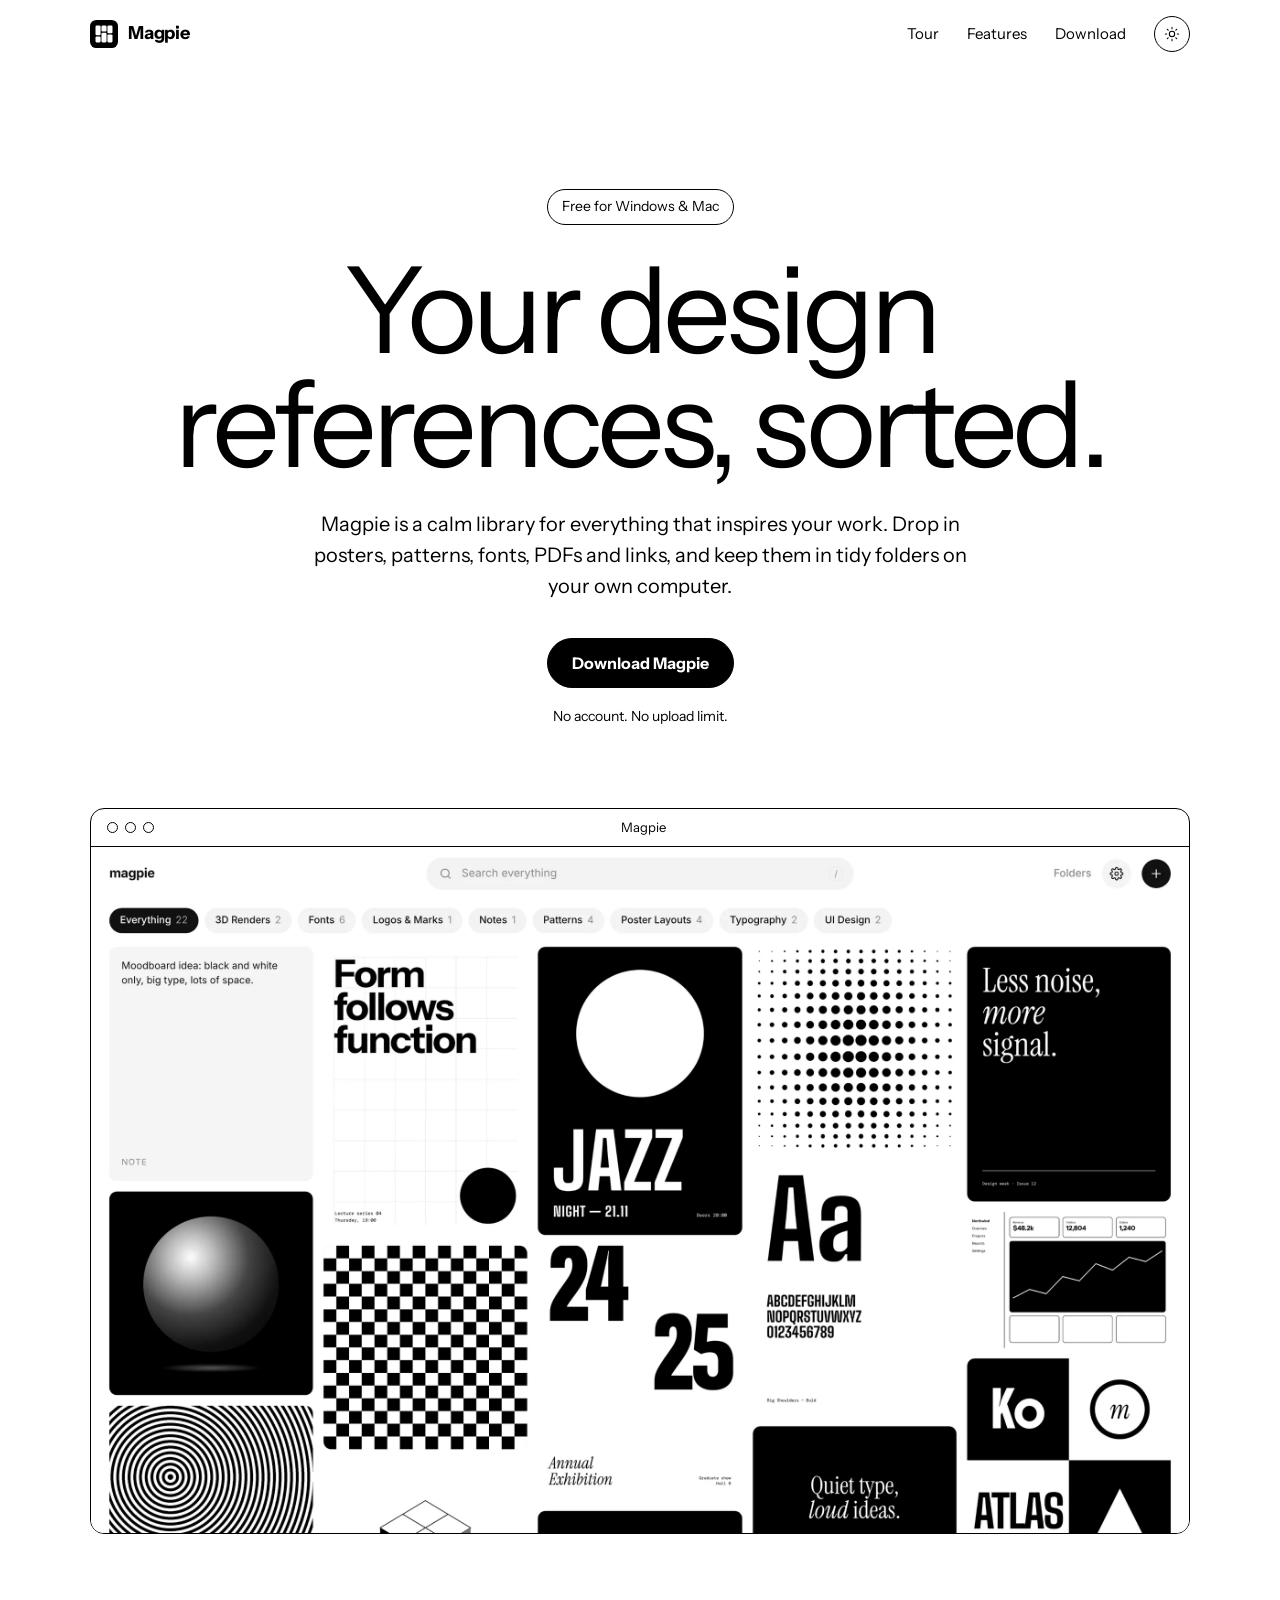
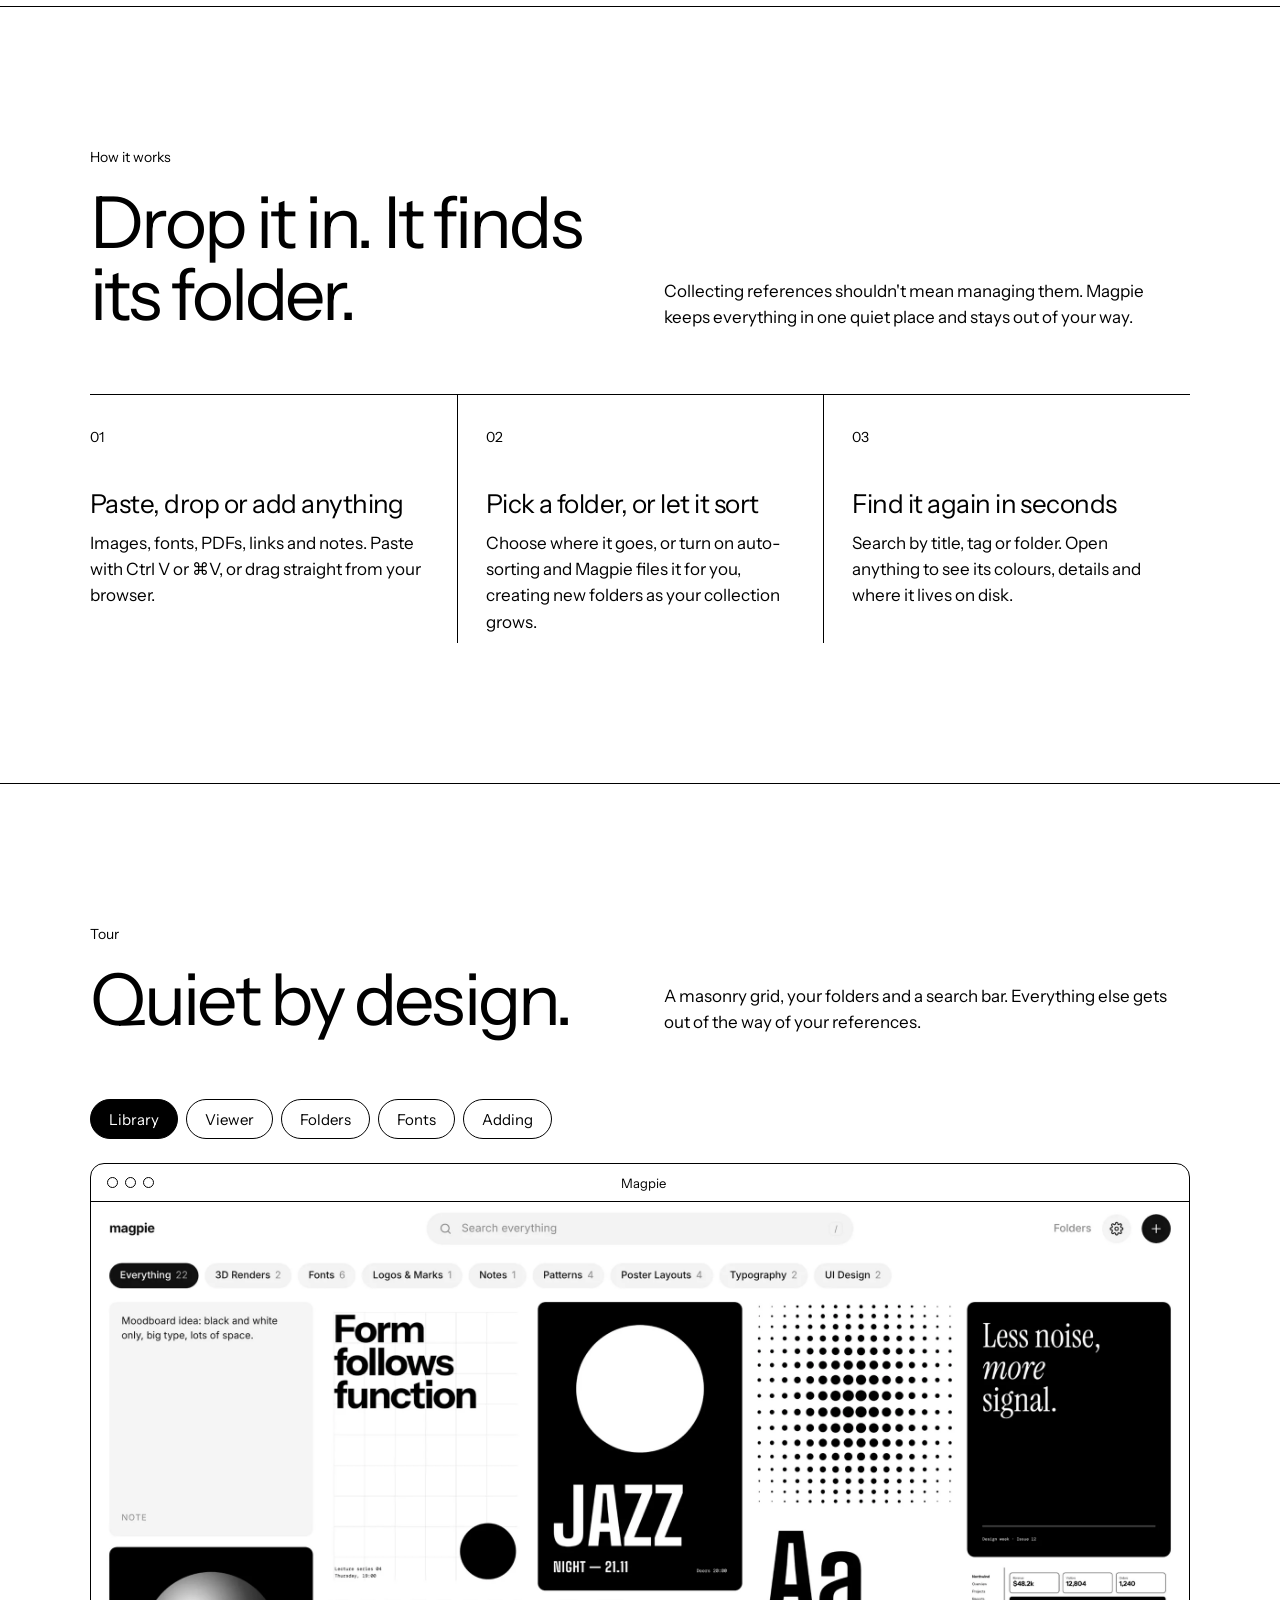
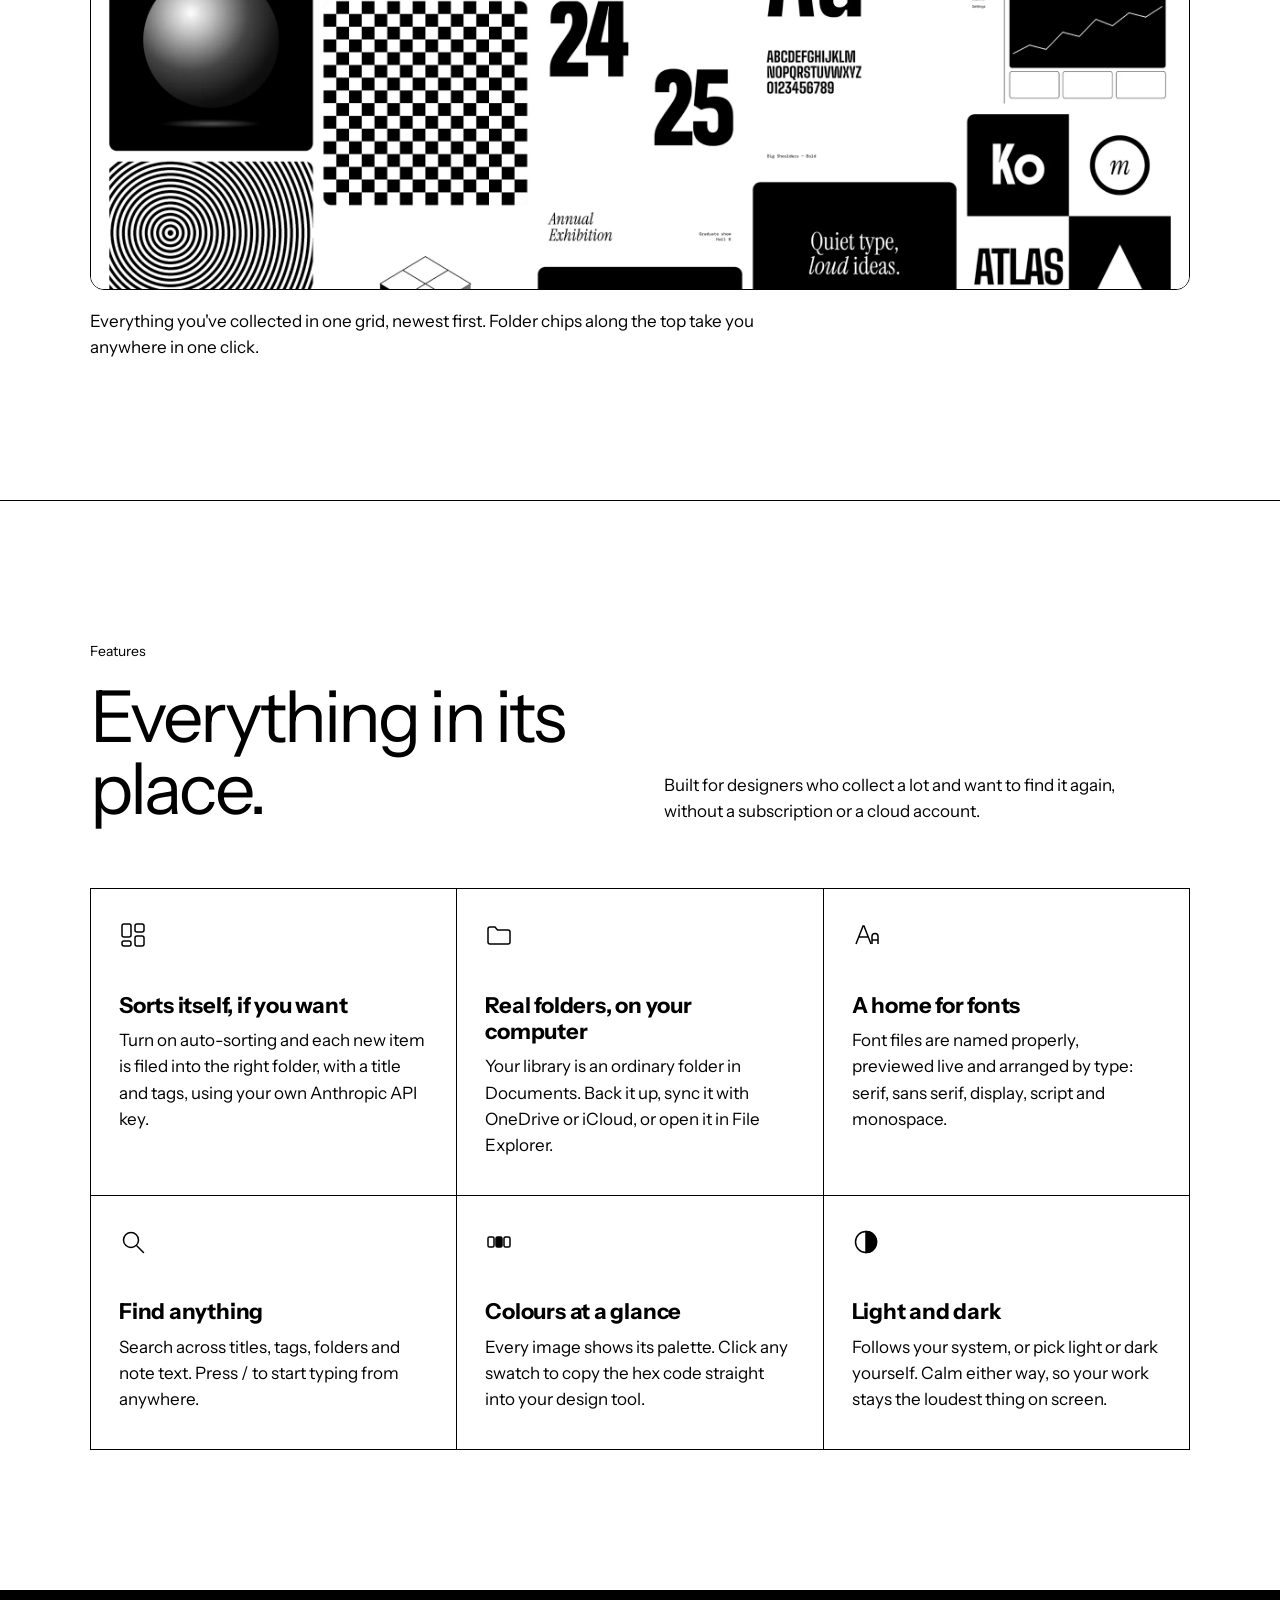
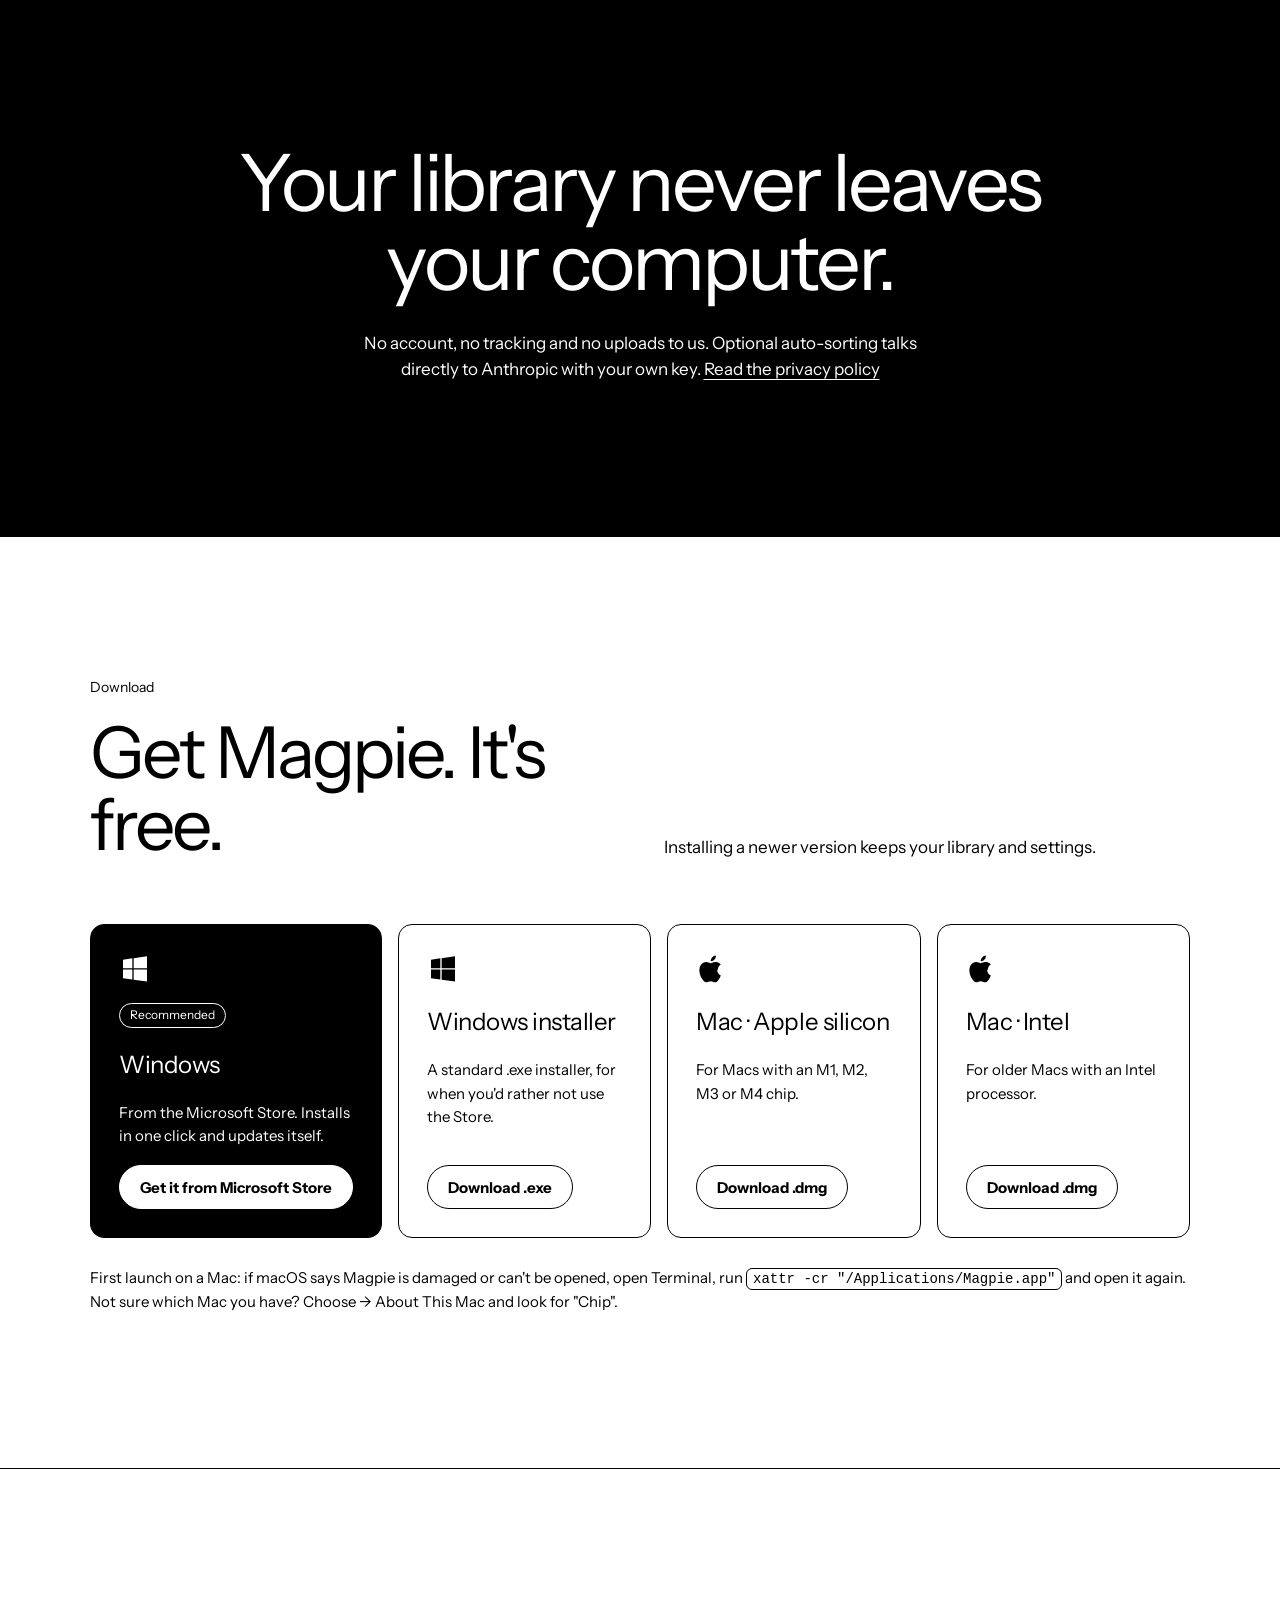
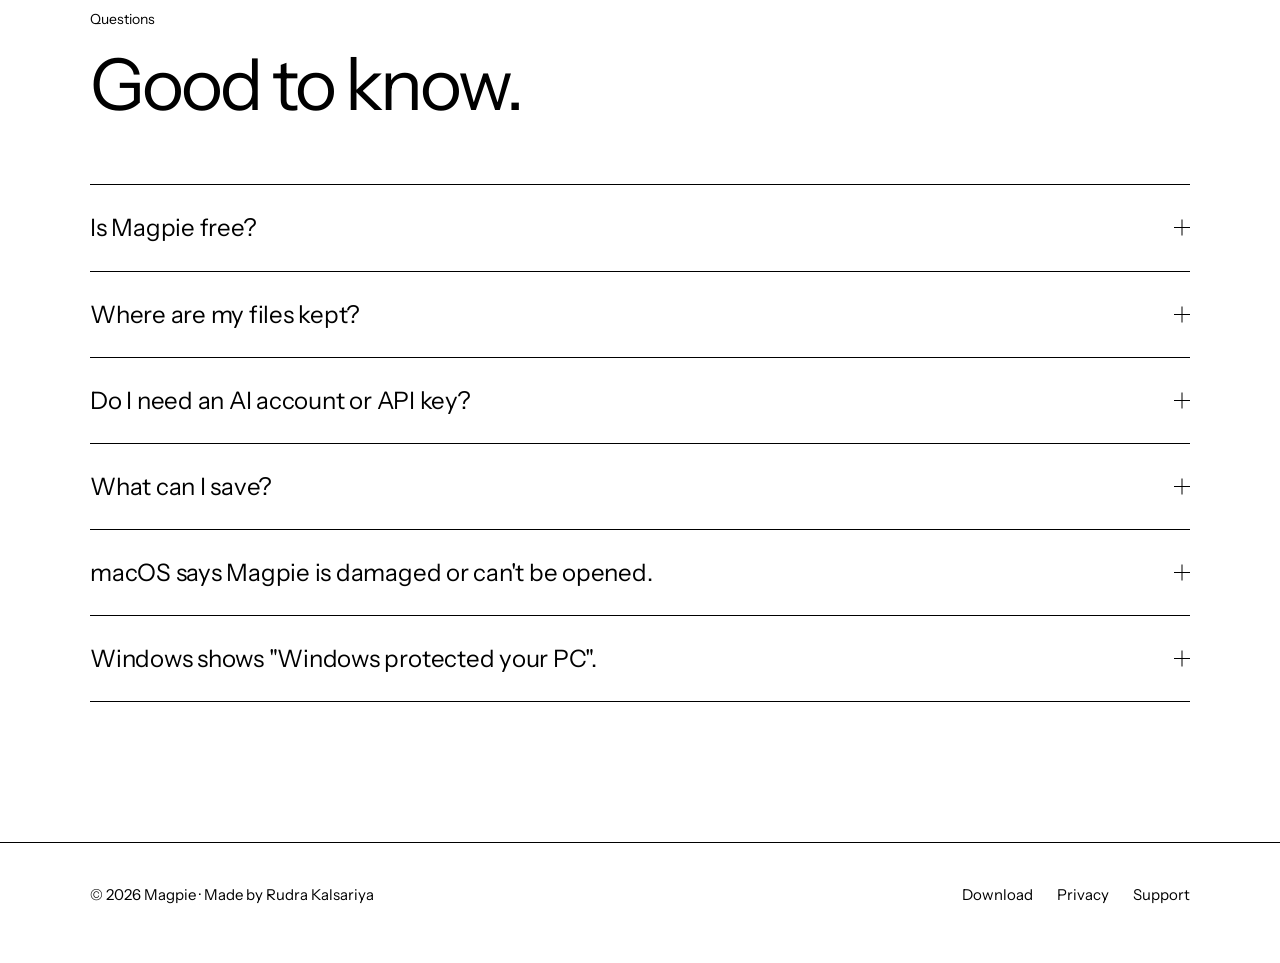
==== index.html @ 4fa16c66 "Add the Magpie download website A minimal static site for downloading Magpie, ready for Vercel: home" ====
<!doctype html>
<html lang="en">
  <head>
    <meta charset="utf-8" />
    <meta name="viewport" content="width=device-width, initial-scale=1" />
    <title>Magpie · Your design references, sorted</title>
    <meta name="description" content="Magpie is a calm, minimal library for your design references. Drop in images, fonts, PDFs and links, and keep everything sorted into folders on your own computer. Free for Windows and Mac." />
    <meta name="theme-color" content="#ffffff" media="(prefers-color-scheme: light)" />
    <meta name="theme-color" content="#000000" media="(prefers-color-scheme: dark)" />
    <meta property="og:type" content="website" />
    <meta property="og:title" content="Magpie · Your design references, sorted" />
    <meta property="og:description" content="A calm, minimal library for posters, patterns, fonts, PDFs and links. Free for Windows and Mac." />
    <meta property="og:image" content="/og.png" />
    <meta name="twitter:card" content="summary_large_image" />
    <link rel="icon" href="/favicon.svg" type="image/svg+xml" />
    <link rel="icon" href="/favicon-32.png" sizes="32x32" type="image/png" />
    <link rel="apple-touch-icon" href="/apple-touch-icon.png" />
    <link rel="preload" href="/assets/fonts/InstrumentSans-Regular.woff2" as="font" type="font/woff2" crossorigin />
    <link rel="stylesheet" href="/assets/css/site.css" />
    <script src="/assets/js/theme.js"></script>
    <script src="/assets/js/site.js" defer></script>
  </head>
  <body>
    <a class="skip" href="#main">Skip to content</a>

    <header class="site-header">
      <div class="wrap">
        <a class="brand" href="/" aria-label="Magpie home">
          <svg class="logo" viewBox="100 100 824 824" aria-hidden="true">
            <rect class="plate" x="100" y="100" width="824" height="824" rx="185" />
            <rect class="block" x="262" y="262" width="150" height="290" rx="34" />
            <rect class="block" x="262" y="584" width="150" height="178" rx="34" />
            <rect class="block" x="437" y="262" width="150" height="178" rx="34" />
            <rect class="block" x="437" y="472" width="150" height="290" rx="34" />
            <rect class="block" x="612" y="262" width="150" height="230" rx="34" />
            <rect class="block" x="612" y="524" width="150" height="238" rx="34" />
          </svg>
          Magpie
        </a>
        <nav class="nav" aria-label="Main">
          <a class="hide-sm" href="#tour">Tour</a>
          <a class="hide-sm" href="#features">Features</a>
          <a href="#download">Download</a>
          <button class="theme-toggle" type="button" aria-label="Switch theme">
            <svg class="sun" viewBox="0 0 24 24" fill="none" stroke="currentColor" stroke-width="1.6" stroke-linecap="round" aria-hidden="true"><circle cx="12" cy="12" r="4" /><path d="M12 2v2M12 20v2M4.9 4.9l1.4 1.4M17.7 17.7l1.4 1.4M2 12h2M20 12h2M4.9 19.1l1.4-1.4M17.7 6.3l1.4-1.4" /></svg>
            <svg class="moon" viewBox="0 0 24 24" fill="none" stroke="currentColor" stroke-width="1.6" stroke-linecap="round" stroke-linejoin="round" aria-hidden="true"><path d="M20 14.5A8 8 0 0 1 9.5 4a8 8 0 1 0 10.5 10.5z" /></svg>
          </button>
        </nav>
      </div>
    </header>

    <main id="main">
      <!-- Hero -->
      <section class="hero">
        <div class="wrap">
          <span class="eyebrow reveal">Free for Windows &amp; Mac</span>
          <h1 class="reveal">Your design references, sorted.</h1>
          <p class="lede reveal">
            Magpie is a calm library for everything that inspires your work. Drop in posters, patterns, fonts, PDFs and links, and keep them in tidy folders on your own computer.
          </p>

          <div class="cta reveal" data-platform="windows">
            <a class="btn btn-solid" data-download="store" href="#download">
              <svg viewBox="0 0 24 24" fill="currentColor" aria-hidden="true"><path d="M3 5.1 10 4v7.4H3zM11 3.9 21 2.5v8.9H11zM3 12.4h7v7.5L3 18.9zM11 12.4h10v9L11 20z" /></svg>
              Get it from Microsoft Store
            </a>
            <a class="btn btn-line" href="#download">Other downloads</a>
          </div>
          <div class="cta reveal" data-platform="mac" hidden>
            <a class="btn btn-solid" data-download="macArm" href="#download">
              <svg viewBox="0 0 24 24" fill="currentColor" aria-hidden="true"><path d="M16.4 12.6c0-2.6 2.1-3.8 2.2-3.9-1.2-1.8-3.1-2-3.7-2-1.6-.2-3.1.9-3.9.9-.8 0-2-.9-3.4-.9-1.7 0-3.3 1-4.2 2.6-1.8 3.1-.5 7.7 1.3 10.2.8 1.2 1.8 2.6 3.1 2.5 1.2 0 1.7-.8 3.2-.8s1.9.8 3.2.8c1.3 0 2.2-1.2 3-2.4.9-1.4 1.3-2.7 1.3-2.8 0 0-2.6-1-2.6-4.2zM13.9 4.9c.7-.8 1.1-1.9 1-3-1 0-2.1.6-2.8 1.4-.6.7-1.2 1.8-1 2.9 1 .1 2.1-.5 2.8-1.3z" /></svg>
              Download for Mac
              <small>Apple silicon</small>
            </a>
            <a class="btn btn-line" data-download="macIntel" href="#download">Intel Mac</a>
          </div>
          <div class="cta reveal" data-platform="other" hidden>
            <a class="btn btn-solid" href="#download">Download Magpie</a>
          </div>
          <p class="fineprint reveal">No account. No upload limit. <span data-version></span></p>

          <div class="frame reveal">
            <div class="frame-bar" aria-hidden="true"><span></span><span></span><span></span><b>Magpie</b></div>
            <img class="shot-light" src="/assets/img/screens/library-light.webp" width="2400" height="1500" alt="Magpie's library: a masonry grid of black and white posters, patterns, type specimens and 3D renders, with folder chips along the top." fetchpriority="high" />
            <img class="shot-dark" src="/assets/img/screens/library-dark.webp" width="2400" height="1500" alt="Magpie's library in dark mode." loading="lazy" />
          </div>
        </div>
      </section>

      <!-- How it works -->
      <section class="section" id="how">
        <div class="wrap">
          <div class="section-head reveal">
            <div>
              <span class="label">How it works</span>
              <h2>Drop it in. It finds its folder.</h2>
            </div>
            <p>Collecting references shouldn't mean managing them. Magpie keeps everything in one quiet place and stays out of your way.</p>
          </div>
          <div class="steps">
            <div class="step reveal">
              <span class="num">01</span>
              <h3>Paste, drop or add anything</h3>
              <p>Images, fonts, PDFs, links and notes. Paste with Ctrl V or ⌘V, or drag straight from your browser.</p>
            </div>
            <div class="step reveal">
              <span class="num">02</span>
              <h3>Pick a folder, or let it sort</h3>
              <p>Choose where it goes, or turn on auto-sorting and Magpie files it for you, creating new folders as your collection grows.</p>
            </div>
            <div class="step reveal">
              <span class="num">03</span>
              <h3>Find it again in seconds</h3>
              <p>Search by title, tag or folder. Open anything to see its colours, details and where it lives on disk.</p>
            </div>
          </div>
        </div>
      </section>

      <!-- Tour -->
      <section class="section" id="tour">
        <div class="wrap">
          <div class="section-head reveal">
            <div>
              <span class="label">Tour</span>
              <h2>Quiet by design.</h2>
            </div>
            <p>A masonry grid, your folders and a search bar. Everything else gets out of the way of your references.</p>
          </div>

          <div class="tabs reveal" role="tablist" aria-label="Screenshots">
            <button class="tab" role="tab" id="tab-library" aria-controls="panel-library" aria-selected="true">Library</button>
            <button class="tab" role="tab" id="tab-viewer" aria-controls="panel-viewer" aria-selected="false" tabindex="-1">Viewer</button>
            <button class="tab" role="tab" id="tab-folders" aria-controls="panel-folders" aria-selected="false" tabindex="-1">Folders</button>
            <button class="tab" role="tab" id="tab-fonts" aria-controls="panel-fonts" aria-selected="false" tabindex="-1">Fonts</button>
            <button class="tab" role="tab" id="tab-add" aria-controls="panel-add" aria-selected="false" tabindex="-1">Adding</button>
          </div>

          <div class="tour-stage reveal">
            <div class="tour-panel active" id="panel-library" role="tabpanel" aria-labelledby="tab-library">
              <div class="frame">
                <div class="frame-bar" aria-hidden="true"><span></span><span></span><span></span><b>Magpie</b></div>
                <img class="shot-light" src="/assets/img/screens/library-light.webp" width="2400" height="1500" alt="The library grid with folder chips." loading="lazy" />
                <img class="shot-dark" src="/assets/img/screens/library-dark.webp" width="2400" height="1500" alt="The library grid in dark mode." loading="lazy" />
              </div>
              <p class="tour-caption">Everything you've collected in one grid, newest first. Folder chips along the top take you anywhere in one click.</p>
            </div>
            <div class="tour-panel" id="panel-viewer" role="tabpanel" aria-labelledby="tab-viewer">
              <div class="frame">
                <div class="frame-bar" aria-hidden="true"><span></span><span></span><span></span><b>Magpie</b></div>
                <img class="shot-light" src="/assets/img/screens/viewer-light.webp" width="2400" height="1500" alt="A poster opened in the viewer, with its folder, tags, colours and file details." loading="lazy" />
                <img class="shot-dark" src="/assets/img/screens/viewer-dark.webp" width="2400" height="1500" alt="The viewer in dark mode." loading="lazy" />
              </div>
              <p class="tour-caption">Open anything to see it large, with its tags, colour palette and file details. Click a colour to copy its hex code.</p>
            </div>
            <div class="tour-panel" id="panel-folders" role="tabpanel" aria-labelledby="tab-folders">
              <div class="frame">
                <div class="frame-bar" aria-hidden="true"><span></span><span></span><span></span><b>Magpie</b></div>
                <img class="shot-light" src="/assets/img/screens/folders-light.webp" width="2400" height="1500" alt="The Folders page: a grid of folder cards with image previews." loading="lazy" />
                <img class="shot-dark" src="/assets/img/screens/folders-dark.webp" width="2400" height="1500" alt="The Folders page in dark mode." loading="lazy" />
              </div>
              <p class="tour-caption">Every folder is a real folder on your computer, so your library is just as easy to browse in File Explorer or Finder.</p>
            </div>
            <div class="tour-panel" id="panel-fonts" role="tabpanel" aria-labelledby="tab-fonts">
              <div class="frame">
                <div class="frame-bar" aria-hidden="true"><span></span><span></span><span></span><b>Magpie</b></div>
                <img class="shot-light" src="/assets/img/screens/fonts-light.webp" width="2400" height="1500" alt="The Fonts folder with subfolders for Display, Monospace, Sans Serif, Script and Serif." loading="lazy" />
                <img class="shot-dark" src="/assets/img/screens/fonts-dark.webp" width="2400" height="1500" alt="The Fonts folder in dark mode." loading="lazy" />
              </div>
              <p class="tour-caption">Fonts get a home of their own, arranged by type. Drag a font onto a subfolder to move it, and type into a live preview.</p>
            </div>
            <div class="tour-panel" id="panel-add" role="tabpanel" aria-labelledby="tab-add">
              <div class="frame">
                <div class="frame-bar" aria-hidden="true"><span></span><span></span><span></span><b>Magpie</b></div>
                <img class="shot-light" src="/assets/img/screens/add-light.webp" width="2400" height="1500" alt="The Add dialog with three images ready to add to the Poster Layouts folder." loading="lazy" />
                <img class="shot-dark" src="/assets/img/screens/add-dark.webp" width="2400" height="1500" alt="The Add dialog in dark mode." loading="lazy" />
              </div>
              <p class="tour-caption">Add a batch at once and pick its folder, or paste a link or a note. Inside a folder, anything you paste lands right there.</p>
            </div>
          </div>
        </div>
      </section>

      <!-- Features -->
      <section class="section" id="features">
        <div class="wrap">
          <div class="section-head reveal">
            <div>
              <span class="label">Features</span>
              <h2>Everything in its place.</h2>
            </div>
            <p>Built for designers who collect a lot and want to find it again, without a subscription or a cloud account.</p>
          </div>
          <div class="features">
            <div class="feature reveal">
              <svg viewBox="0 0 28 28" fill="none" stroke="currentColor" stroke-width="1.5" aria-hidden="true"><rect x="3" y="3" width="9" height="13" rx="2" /><rect x="16" y="3" width="9" height="8" rx="2" /><rect x="3" y="20" width="9" height="5" rx="2" /><rect x="16" y="15" width="9" height="10" rx="2" /></svg>
              <h3>Sorts itself, if you want</h3>
              <p>Turn on auto-sorting and each new item is filed into the right folder, with a title and tags, using your own Anthropic API key.</p>
            </div>
            <div class="feature reveal">
              <svg viewBox="0 0 28 28" fill="none" stroke="currentColor" stroke-width="1.5" aria-hidden="true"><path d="M3 8a2 2 0 0 1 2-2h5l2.5 3H23a2 2 0 0 1 2 2v10a2 2 0 0 1-2 2H5a2 2 0 0 1-2-2z" /></svg>
              <h3>Real folders, on your computer</h3>
              <p>Your library is an ordinary folder in Documents. Back it up, sync it with OneDrive or iCloud, or open it in File Explorer.</p>
            </div>
            <div class="feature reveal">
              <svg viewBox="0 0 28 28" fill="none" stroke="currentColor" stroke-width="1.5" aria-hidden="true"><path d="M4 23 11 5h1l7 18M6.8 16h9.4" /><path d="M20 23v-7.5a3 3 0 0 1 6 0V23M20 19h6" /></svg>
              <h3>A home for fonts</h3>
              <p>Font files are named properly, previewed live and arranged by type: serif, sans serif, display, script and monospace.</p>
            </div>
            <div class="feature reveal">
              <svg viewBox="0 0 28 28" fill="none" stroke="currentColor" stroke-width="1.5" stroke-linecap="round" aria-hidden="true"><circle cx="12" cy="12" r="7.5" /><path d="m18 18 6.5 6.5" /></svg>
              <h3>Find anything</h3>
              <p>Search across titles, tags, folders and note text. Press / to start typing from anywhere.</p>
            </div>
            <div class="feature reveal">
              <svg viewBox="0 0 28 28" fill="none" stroke="currentColor" stroke-width="1.5" aria-hidden="true"><rect x="3" y="9" width="6" height="10" rx="1.5" /><rect x="11" y="9" width="6" height="10" rx="1.5" fill="currentColor" /><rect x="19" y="9" width="6" height="10" rx="1.5" /></svg>
              <h3>Colours at a glance</h3>
              <p>Every image shows its palette. Click any swatch to copy the hex code straight into your design tool.</p>
            </div>
            <div class="feature reveal">
              <svg viewBox="0 0 28 28" fill="none" stroke="currentColor" stroke-width="1.5" aria-hidden="true"><circle cx="14" cy="14" r="10.5" /><path d="M14 3.5a10.5 10.5 0 0 1 0 21z" fill="currentColor" /></svg>
              <h3>Light and dark</h3>
              <p>Follows your system, or pick light or dark yourself. Calm either way, so your work stays the loudest thing on screen.</p>
            </div>
          </div>
        </div>
      </section>

      <!-- Privacy statement -->
      <section class="statement">
        <div class="wrap">
          <p class="big reveal">Your library never leaves your computer.</p>
          <p class="small reveal">No account, no tracking and no uploads to us. Optional auto-sorting talks directly to Anthropic with your own key. <a href="/privacy">Read the privacy policy</a></p>
        </div>
      </section>

      <!-- Download -->
      <section class="section" id="download">
        <div class="wrap">
          <div class="section-head reveal">
            <div>
              <span class="label">Download</span>
              <h2>Get Magpie. It's free.</h2>
            </div>
            <p>Installing a newer version keeps your library and settings. <span class="version" data-version></span></p>
          </div>
          <div class="downloads">
            <a class="dl recommended reveal" data-download="store" href="#">
              <svg class="os" viewBox="0 0 24 24" fill="currentColor" aria-hidden="true"><path d="M3 5.1 10 4v7.4H3zM11 3.9 21 2.5v8.9H11zM3 12.4h7v7.5L3 18.9zM11 12.4h10v9L11 20z" /></svg>
              <span class="tag">Recommended</span>
              <h3>Windows</h3>
              <p>From the Microsoft Store. Installs in one click and updates itself.</p>
              <span class="btn">Get it from Microsoft Store</span>
            </a>
            <a class="dl reveal" data-download="win" href="#">
              <svg class="os" viewBox="0 0 24 24" fill="currentColor" aria-hidden="true"><path d="M3 5.1 10 4v7.4H3zM11 3.9 21 2.5v8.9H11zM3 12.4h7v7.5L3 18.9zM11 12.4h10v9L11 20z" /></svg>
              <h3>Windows installer</h3>
              <p>A standard .exe installer, for when you'd rather not use the Store.</p>
              <span class="btn">Download .exe</span>
            </a>
            <a class="dl reveal" data-download="macArm" href="#">
              <svg class="os" viewBox="0 0 24 24" fill="currentColor" aria-hidden="true"><path d="M16.4 12.6c0-2.6 2.1-3.8 2.2-3.9-1.2-1.8-3.1-2-3.7-2-1.6-.2-3.1.9-3.9.9-.8 0-2-.9-3.4-.9-1.7 0-3.3 1-4.2 2.6-1.8 3.1-.5 7.7 1.3 10.2.8 1.2 1.8 2.6 3.1 2.5 1.2 0 1.7-.8 3.2-.8s1.9.8 3.2.8c1.3 0 2.2-1.2 3-2.4.9-1.4 1.3-2.7 1.3-2.8 0 0-2.6-1-2.6-4.2zM13.9 4.9c.7-.8 1.1-1.9 1-3-1 0-2.1.6-2.8 1.4-.6.7-1.2 1.8-1 2.9 1 .1 2.1-.5 2.8-1.3z" /></svg>
              <h3>Mac · Apple silicon</h3>
              <p>For Macs with an M1, M2, M3 or M4 chip.</p>
              <span class="btn">Download .dmg</span>
            </a>
            <a class="dl reveal" data-download="macIntel" href="#">
              <svg class="os" viewBox="0 0 24 24" fill="currentColor" aria-hidden="true"><path d="M16.4 12.6c0-2.6 2.1-3.8 2.2-3.9-1.2-1.8-3.1-2-3.7-2-1.6-.2-3.1.9-3.9.9-.8 0-2-.9-3.4-.9-1.7 0-3.3 1-4.2 2.6-1.8 3.1-.5 7.7 1.3 10.2.8 1.2 1.8 2.6 3.1 2.5 1.2 0 1.7-.8 3.2-.8s1.9.8 3.2.8c1.3 0 2.2-1.2 3-2.4.9-1.4 1.3-2.7 1.3-2.8 0 0-2.6-1-2.6-4.2zM13.9 4.9c.7-.8 1.1-1.9 1-3-1 0-2.1.6-2.8 1.4-.6.7-1.2 1.8-1 2.9 1 .1 2.1-.5 2.8-1.3z" /></svg>
              <h3>Mac · Intel</h3>
              <p>For older Macs with an Intel processor.</p>
              <span class="btn">Download .dmg</span>
            </a>
          </div>
          <p class="dl-note reveal">
            First launch on a Mac: if macOS says Magpie is damaged or can't be opened, open Terminal, run <code>xattr -cr "/Applications/Magpie.app"</code> and open it again. Not sure which Mac you have? Choose  → About This Mac and look for "Chip".
          </p>
        </div>
      </section>

      <!-- FAQ -->
      <section class="section" id="faq">
        <div class="wrap">
          <div class="section-head reveal">
            <div>
              <span class="label">Questions</span>
              <h2>Good to know.</h2>
            </div>
          </div>
          <div class="faq reveal">
            <details>
              <summary>Is Magpie free?<i aria-hidden="true"></i></summary>
              <div class="answer"><p>Yes. Magpie is free to download and use, with no account and no limit on how much you store.</p></div>
            </details>
            <details>
              <summary>Where are my files kept?<i aria-hidden="true"></i></summary>
              <div class="answer">
                <p>In a normal folder on your computer, <code>Documents/Magpie</code>, with one subfolder per category. Uninstalling Magpie doesn't touch it, and you can move it anywhere, such as an external drive or a synced OneDrive or iCloud folder, from <b>Settings → Library folder</b>.</p>
              </div>
            </details>
            <details>
              <summary>Do I need an AI account or API key?<i aria-hidden="true"></i></summary>
              <div class="answer">
                <p>No. Without one, you pick the folder for each item yourself. Auto-sorting is optional: add an Anthropic API key in Settings and Claude files new items for you. That costs about a cent per image, paid directly to Anthropic.</p>
              </div>
            </details>
            <details>
              <summary>What can I save?<i aria-hidden="true"></i></summary>
              <div class="answer">
                <p>Images (JPG, PNG, GIF, WebP, AVIF, SVG and more), fonts (TTF, OTF, WOFF), PDFs, videos, links, notes, and design source files like .psd, .ai, .fig and .sketch.</p>
              </div>
            </details>
            <details>
              <summary>macOS says Magpie is damaged or can't be opened.<i aria-hidden="true"></i></summary>
              <div class="answer">
                <p>That's macOS being careful with apps downloaded from the internet. Open Terminal, run <code>xattr -cr "/Applications/Magpie.app"</code>, then open Magpie again. You only need to do this once per install.</p>
              </div>
            </details>
            <details>
              <summary>Windows shows "Windows protected your PC".<i aria-hidden="true"></i></summary>
              <div class="answer">
                <p>Install from the Microsoft Store instead and you won't see it. If you use the .exe installer, click <b>More info → Run anyway</b>.</p>
              </div>
            </details>
          </div>
        </div>
      </section>
    </main>

    <footer class="site-footer">
      <div class="wrap">
        <span>© <span data-year>2026</span> Magpie · Made by Rudra Kalsariya</span>
        <nav aria-label="Footer">
          <a href="#download">Download</a>
          <a href="/privacy">Privacy</a>
          <a href="/support">Support</a>
        </nav>
      </div>
    </footer>
  </body>
</html>
---- assets/css/site.css ----
/* Magpie website. Two colours only: #000 and #fff. No shadows, no glows. */

@font-face {
  font-family: 'Instrument Sans';
  src: url('/assets/fonts/InstrumentSans-Regular.woff2') format('woff2');
  font-weight: 400;
  font-display: swap;
}
@font-face {
  font-family: 'Instrument Sans';
  src: url('/assets/fonts/InstrumentSans-Bold.woff2') format('woff2');
  font-weight: 700;
  font-display: swap;
}

:root {
  --bg: #ffffff;
  --fg: #000000;
  --font: 'Instrument Sans', ui-sans-serif, -apple-system, BlinkMacSystemFont, 'Segoe UI', Helvetica, Arial, sans-serif;
  --wrap: 1180px;
  --gutter: clamp(16px, 4vw, 40px);
  --radius: 14px;
  --ease: cubic-bezier(0.2, 0.7, 0.2, 1);
  color-scheme: light;
}

@media (prefers-color-scheme: dark) {
  :root:not([data-theme='light']) {
    --bg: #000000;
    --fg: #ffffff;
    color-scheme: dark;
  }
}
:root[data-theme='dark'] {
  --bg: #000000;
  --fg: #ffffff;
  color-scheme: dark;
}

* { box-sizing: border-box; }
[hidden] { display: none !important; }
html { scroll-behavior: smooth; -webkit-text-size-adjust: 100%; }
@media (prefers-reduced-motion: reduce) { html { scroll-behavior: auto; } }

body {
  margin: 0;
  background: var(--bg);
  color: var(--fg);
  font: 400 17px/1.55 var(--font);
  -webkit-font-smoothing: antialiased;
  text-rendering: optimizeLegibility;
  transition: background-color 0.35s var(--ease), color 0.35s var(--ease);
}

img { display: block; max-width: 100%; height: auto; }
a { color: inherit; text-decoration: none; }
button { font: inherit; color: inherit; background: none; border: 0; padding: 0; cursor: pointer; }
:focus-visible { outline: 2px solid var(--fg); outline-offset: 3px; border-radius: 4px; }
::selection { background: var(--fg); color: var(--bg); }

.wrap { width: 100%; max-width: var(--wrap); margin: 0 auto; padding: 0 var(--gutter); }

.skip { position: absolute; left: -9999px; top: 12px; padding: 8px 14px; background: var(--fg); color: var(--bg); border-radius: 999px; z-index: 100; }
.skip:focus { left: 12px; }

/* ---------- logo (inverts with the theme) ---------- */

.logo { width: 28px; height: 28px; flex: none; }
.logo .plate { fill: var(--fg); }
.logo .block { fill: var(--bg); }

/* ---------- header ---------- */

.site-header {
  position: sticky;
  top: 0;
  z-index: 20;
  background: var(--bg);
  border-bottom: 1px solid transparent;
  transition: border-color 0.3s var(--ease), background-color 0.35s var(--ease);
}
.site-header.scrolled { border-bottom-color: var(--fg); }
.site-header .wrap { display: flex; align-items: center; gap: 24px; height: 68px; }
.brand { display: flex; align-items: center; gap: 10px; font-weight: 700; font-size: 18px; letter-spacing: -0.01em; }
.nav { display: flex; align-items: center; gap: 28px; margin-left: auto; font-size: 15px; }
.nav a { position: relative; }
.nav a::after { content: ''; position: absolute; left: 0; right: 100%; bottom: -3px; height: 1px; background: currentColor; transition: right 0.3s var(--ease); }
.nav a:hover::after { right: 0; }

.theme-toggle {
  width: 36px;
  height: 36px;
  border: 1px solid var(--fg);
  border-radius: 999px;
  display: grid;
  place-items: center;
  transition: background-color 0.2s, color 0.2s;
}
.theme-toggle:hover { background: var(--fg); color: var(--bg); }
.theme-toggle svg { width: 16px; height: 16px; }
.theme-toggle .moon { display: none; }
:root[data-theme='dark'] .theme-toggle .sun, .is-dark .theme-toggle .sun { display: none; }
:root[data-theme='dark'] .theme-toggle .moon, .is-dark .theme-toggle .moon { display: block; }

/* ---------- buttons ---------- */

.btn {
  display: inline-flex;
  align-items: center;
  gap: 10px;
  height: 50px;
  padding: 0 24px;
  border-radius: 999px;
  border: 1px solid var(--fg);
  font-size: 16px;
  font-weight: 700;
  white-space: nowrap;
  transition: background-color 0.2s var(--ease), color 0.2s var(--ease), transform 0.2s var(--ease);
}
.btn svg { width: 18px; height: 18px; flex: none; }
.btn-solid { background: var(--fg); color: var(--bg); }
.btn-solid:hover { background: var(--bg); color: var(--fg); }
.btn-line:hover { background: var(--fg); color: var(--bg); }
.btn:active { transform: scale(0.98); }
.btn small { font-weight: 400; font-size: 13px; }

/* ---------- hero ---------- */

.hero { padding: clamp(56px, 10vw, 120px) 0 clamp(40px, 6vw, 72px); text-align: center; }
.eyebrow { display: inline-flex; align-items: center; gap: 8px; font-size: 14px; border: 1px solid var(--fg); border-radius: 999px; padding: 6px 14px; }
.hero h1 {
  margin: 28px auto 0;
  max-width: 13ch;
  font-size: clamp(48px, 9.4vw, 124px);
  line-height: 0.95;
  font-weight: 400;
  letter-spacing: -0.045em;
}
.hero .lede { margin: 28px auto 0; max-width: 34em; font-size: clamp(17px, 1.6vw, 20px); }
.cta { display: flex; flex-wrap: wrap; gap: 12px; justify-content: center; margin-top: 36px; }
.fineprint { margin-top: 18px; font-size: 14px; }

/* Screenshot in a minimal window frame */
.frame {
  margin: clamp(48px, 7vw, 80px) auto 0;
  border: 1px solid var(--fg);
  border-radius: var(--radius);
  overflow: hidden;
  background: var(--bg);
}
.frame-bar { display: flex; align-items: center; gap: 7px; height: 38px; padding: 0 16px; border-bottom: 1px solid var(--fg); }
.frame-bar span { width: 11px; height: 11px; border-radius: 50%; border: 1px solid var(--fg); }
.frame-bar b { margin: 0 auto; font-size: 13px; font-weight: 400; transform: translateX(-24px); }
.frame img { width: 100%; aspect-ratio: 16 / 10; object-fit: cover; object-position: top; }

/* Show the screenshot that matches the current theme */
.shot-dark { display: none; }
:root[data-theme='dark'] .shot-light { display: none; }
:root[data-theme='dark'] .shot-dark { display: block; }
@media (prefers-color-scheme: dark) {
  :root:not([data-theme='light']) .shot-light { display: none; }
  :root:not([data-theme='light']) .shot-dark { display: block; }
}

/* ---------- sections ---------- */

.section { padding: clamp(72px, 11vw, 140px) 0; border-top: 1px solid var(--fg); }
.section-head { display: grid; grid-template-columns: 1fr 1fr; gap: 24px 48px; align-items: end; margin-bottom: clamp(40px, 6vw, 64px); }
.label { font-size: 14px; display: block; margin-bottom: 18px; }
.section h2 { margin: 0; font-size: clamp(36px, 5.6vw, 72px); line-height: 1; font-weight: 400; letter-spacing: -0.04em; }
.section-head p { margin: 0; max-width: 30em; }

/* Steps */
.steps { display: grid; grid-template-columns: repeat(3, 1fr); border-top: 1px solid var(--fg); }
.step { padding: 28px 28px 8px 0; }
.step + .step { padding-left: 28px; border-left: 1px solid var(--fg); }
.step .num { font-size: 14px; }
.step h3 { margin: 40px 0 10px; font-size: 26px; font-weight: 400; letter-spacing: -0.02em; line-height: 1.15; }
.step p { margin: 0; }

/* Tour (screenshot tabs) */
.tabs { display: flex; flex-wrap: wrap; gap: 8px; margin-bottom: 24px; }
.tab { height: 40px; padding: 0 18px; border: 1px solid var(--fg); border-radius: 999px; font-size: 15px; transition: background-color 0.2s, color 0.2s; }
.tab[aria-selected='true'], .tab:hover { background: var(--fg); color: var(--bg); }
.tour-stage { position: relative; }
.tour-stage .frame { margin: 0; }
.tour-panel { display: none; }
.tour-panel.active { display: block; animation: fade 0.45s var(--ease); }
@keyframes fade { from { opacity: 0; transform: translateY(6px); } }
.tour-caption { margin: 18px 0 0; max-width: 40em; }

/* Features */
.features { display: grid; grid-template-columns: repeat(3, 1fr); border-top: 1px solid var(--fg); border-left: 1px solid var(--fg); }
.feature { padding: 32px 28px 36px; border-right: 1px solid var(--fg); border-bottom: 1px solid var(--fg); }
.feature svg { width: 28px; height: 28px; }
.feature h3 { margin: 36px 0 8px; font-size: 22px; font-weight: 700; letter-spacing: -0.01em; line-height: 1.2; }
.feature p { margin: 0; }

/* Privacy statement */
.statement { padding: clamp(80px, 12vw, 160px) 0; background: var(--fg); color: var(--bg); text-align: center; }
.statement p.big { margin: 0 auto; max-width: 16ch; font-size: clamp(36px, 6.2vw, 84px); line-height: 1; letter-spacing: -0.04em; }
.statement p.small { margin: 28px auto 0; max-width: 34em; }
.statement a { text-decoration: underline; text-underline-offset: 4px; }

/* Downloads */
.downloads { display: grid; grid-template-columns: repeat(4, 1fr); gap: 16px; }
.dl {
  display: flex;
  flex-direction: column;
  gap: 18px;
  padding: 28px;
  border: 1px solid var(--fg);
  border-radius: var(--radius);
  transition: background-color 0.25s var(--ease), color 0.25s var(--ease);
}
.dl:hover { background: var(--fg); color: var(--bg); }
.dl:hover .btn { background: var(--bg); color: var(--fg); border-color: var(--bg); }
.dl svg.os { width: 32px; height: 32px; }
.dl h3 { margin: 0; font-size: 24px; font-weight: 400; letter-spacing: -0.02em; }
.dl p { margin: 0; font-size: 15px; }
.dl .btn { margin-top: auto; align-self: flex-start; height: 44px; padding: 0 20px; font-size: 15px; }
.dl .tag { align-self: flex-start; font-size: 12px; border: 1px solid currentColor; border-radius: 999px; padding: 2px 10px; }
.dl.recommended { background: var(--fg); color: var(--bg); }
.dl.recommended .btn { background: var(--bg); color: var(--fg); border-color: var(--bg); }
.dl.recommended:hover { background: var(--bg); color: var(--fg); }
.dl.recommended:hover .btn { background: var(--fg); color: var(--bg); border-color: var(--fg); }
.dl-note { margin-top: 28px; font-size: 15px; }
.dl-note code { font: 14px ui-monospace, SFMono-Regular, Menlo, Consolas, monospace; border: 1px solid var(--fg); border-radius: 6px; padding: 2px 6px; white-space: nowrap; }
.version { font-size: 14px; }

/* FAQ */
.faq { border-top: 1px solid var(--fg); }
.faq details { border-bottom: 1px solid var(--fg); }
.faq summary {
  list-style: none;
  cursor: pointer;
  display: flex;
  justify-content: space-between;
  align-items: center;
  gap: 24px;
  padding: 24px 0;
  font-size: clamp(19px, 2vw, 24px);
  letter-spacing: -0.01em;
}
.faq summary::-webkit-details-marker { display: none; }
.faq summary i { flex: none; position: relative; width: 16px; height: 16px; }
.faq summary i::before, .faq summary i::after { content: ''; position: absolute; left: 0; right: 0; top: 7.5px; height: 1px; background: currentColor; transition: transform 0.3s var(--ease); }
.faq summary i::after { transform: rotate(90deg); }
.faq details[open] summary i::after { transform: rotate(0deg); }
.faq .answer { padding: 0 0 26px; max-width: 46em; }
.faq .answer p { margin: 0 0 10px; }
.faq .answer code { font: 15px ui-monospace, SFMono-Regular, Menlo, Consolas, monospace; }

/* Footer */
.site-footer { border-top: 1px solid var(--fg); padding: 40px 0 56px; font-size: 15px; }
.site-footer .wrap { display: flex; flex-wrap: wrap; align-items: center; gap: 16px 32px; }
.site-footer nav { display: flex; gap: 24px; margin-left: auto; }
.site-footer nav a:hover { text-decoration: underline; text-underline-offset: 4px; }

/* Plain text pages (privacy, support) */
.doc { padding: clamp(56px, 9vw, 110px) 0 100px; }
.doc .wrap { max-width: 760px; }
.doc h1 { margin: 0 0 12px; font-size: clamp(40px, 6vw, 72px); font-weight: 400; letter-spacing: -0.04em; line-height: 1; }
.doc .meta { margin: 0 0 48px; font-size: 15px; }
.doc h2 { margin: 48px 0 12px; font-size: 24px; font-weight: 700; letter-spacing: -0.01em; }
.doc p, .doc li { max-width: 40em; }
.doc ul { padding-left: 20px; }
.doc a { text-decoration: underline; text-underline-offset: 3px; }
.doc table { width: 100%; border-collapse: collapse; margin: 16px 0; font-size: 15px; }
.doc th, .doc td { text-align: left; vertical-align: top; padding: 12px 16px 12px 0; border-bottom: 1px solid var(--fg); }
.doc th { font-weight: 700; }
.doc .lead { font-size: 20px; }
.doc .box { border: 1px solid var(--fg); border-radius: var(--radius); padding: 24px 28px; margin: 28px 0; }

/* Reveal on scroll */
.reveal { opacity: 0; transform: translateY(14px); transition: opacity 0.8s var(--ease), transform 0.8s var(--ease); }
.reveal.in { opacity: 1; transform: none; }
@media (prefers-reduced-motion: reduce) {
  .reveal { opacity: 1; transform: none; transition: none; }
  .tour-panel.active { animation: none; }
  body, .site-header, .btn, .dl { transition: none; }
}

/* ---------- small screens ---------- */

@media (max-width: 900px) {
  .section-head { grid-template-columns: 1fr; }
  .features, .downloads { grid-template-columns: 1fr 1fr; }
}
@media (max-width: 640px) {
  body { font-size: 16px; }
  .nav .hide-sm { display: none; }
  .nav { gap: 18px; }
  .steps { grid-template-columns: 1fr; }
  .step { padding: 24px 0; }
  .step + .step { padding-left: 0; border-left: 0; border-top: 1px solid var(--fg); }
  .step h3 { margin-top: 16px; }
  .features, .downloads { grid-template-columns: 1fr; }
  .frame-bar b { display: none; }
  .btn { height: 48px; padding: 0 20px; }
  .site-footer nav { margin-left: 0; }
}

.doc code { font: 0.9em ui-monospace, SFMono-Regular, Menlo, Consolas, monospace; }
.doc .btn { text-decoration: none; margin-top: 12px; }
.doc .box ul { margin: 0; }
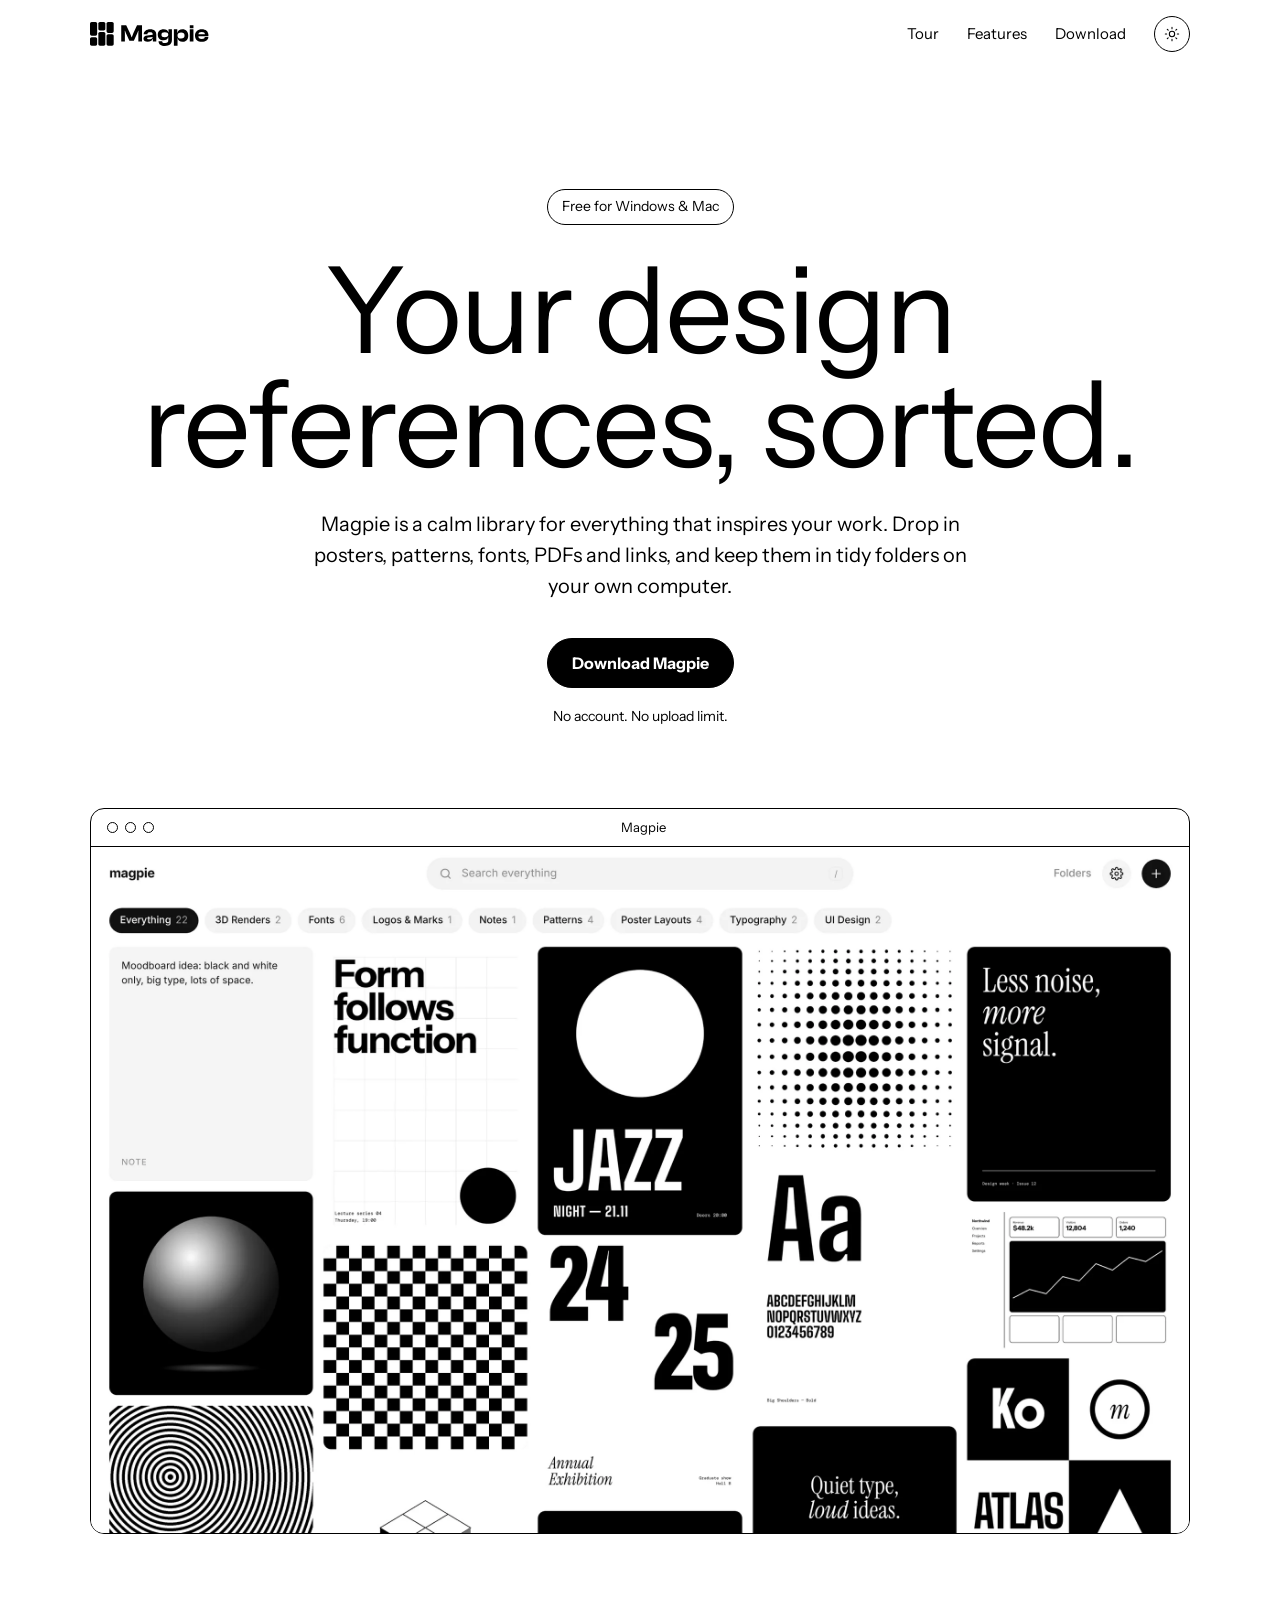
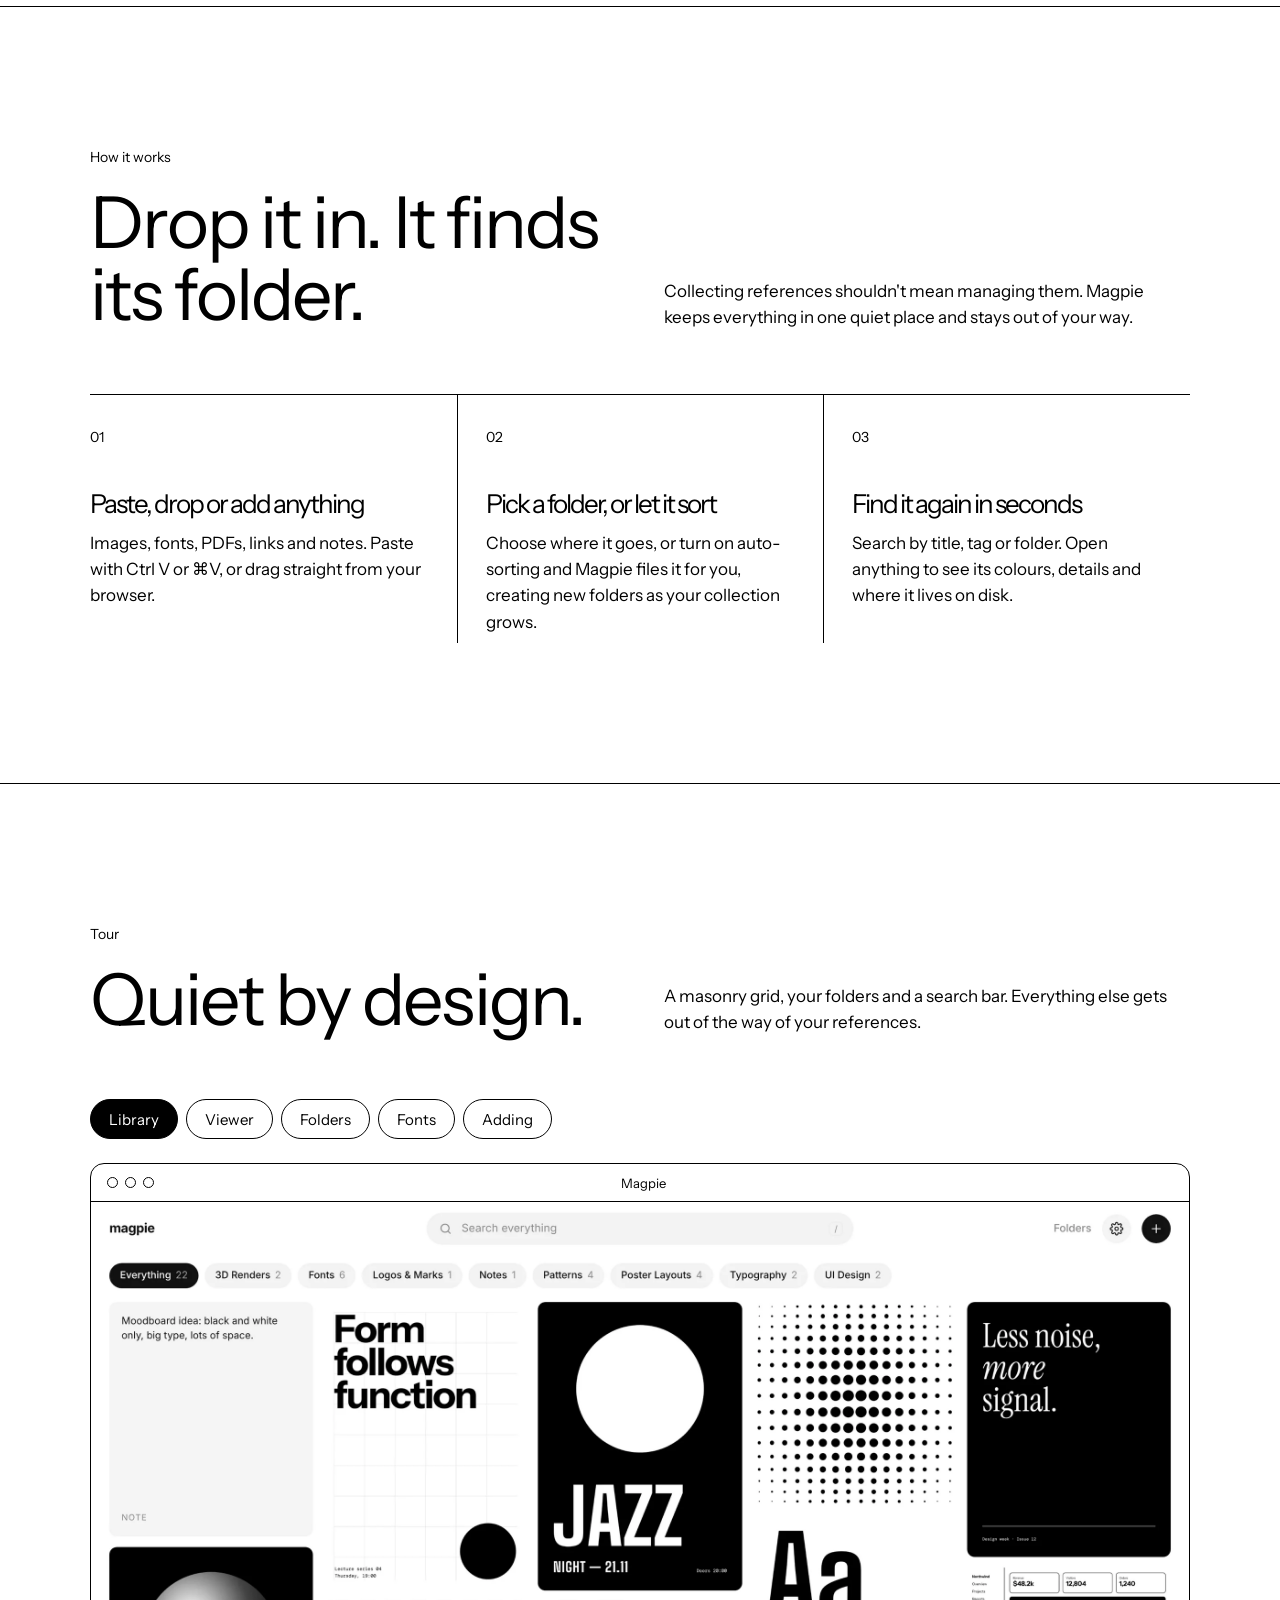
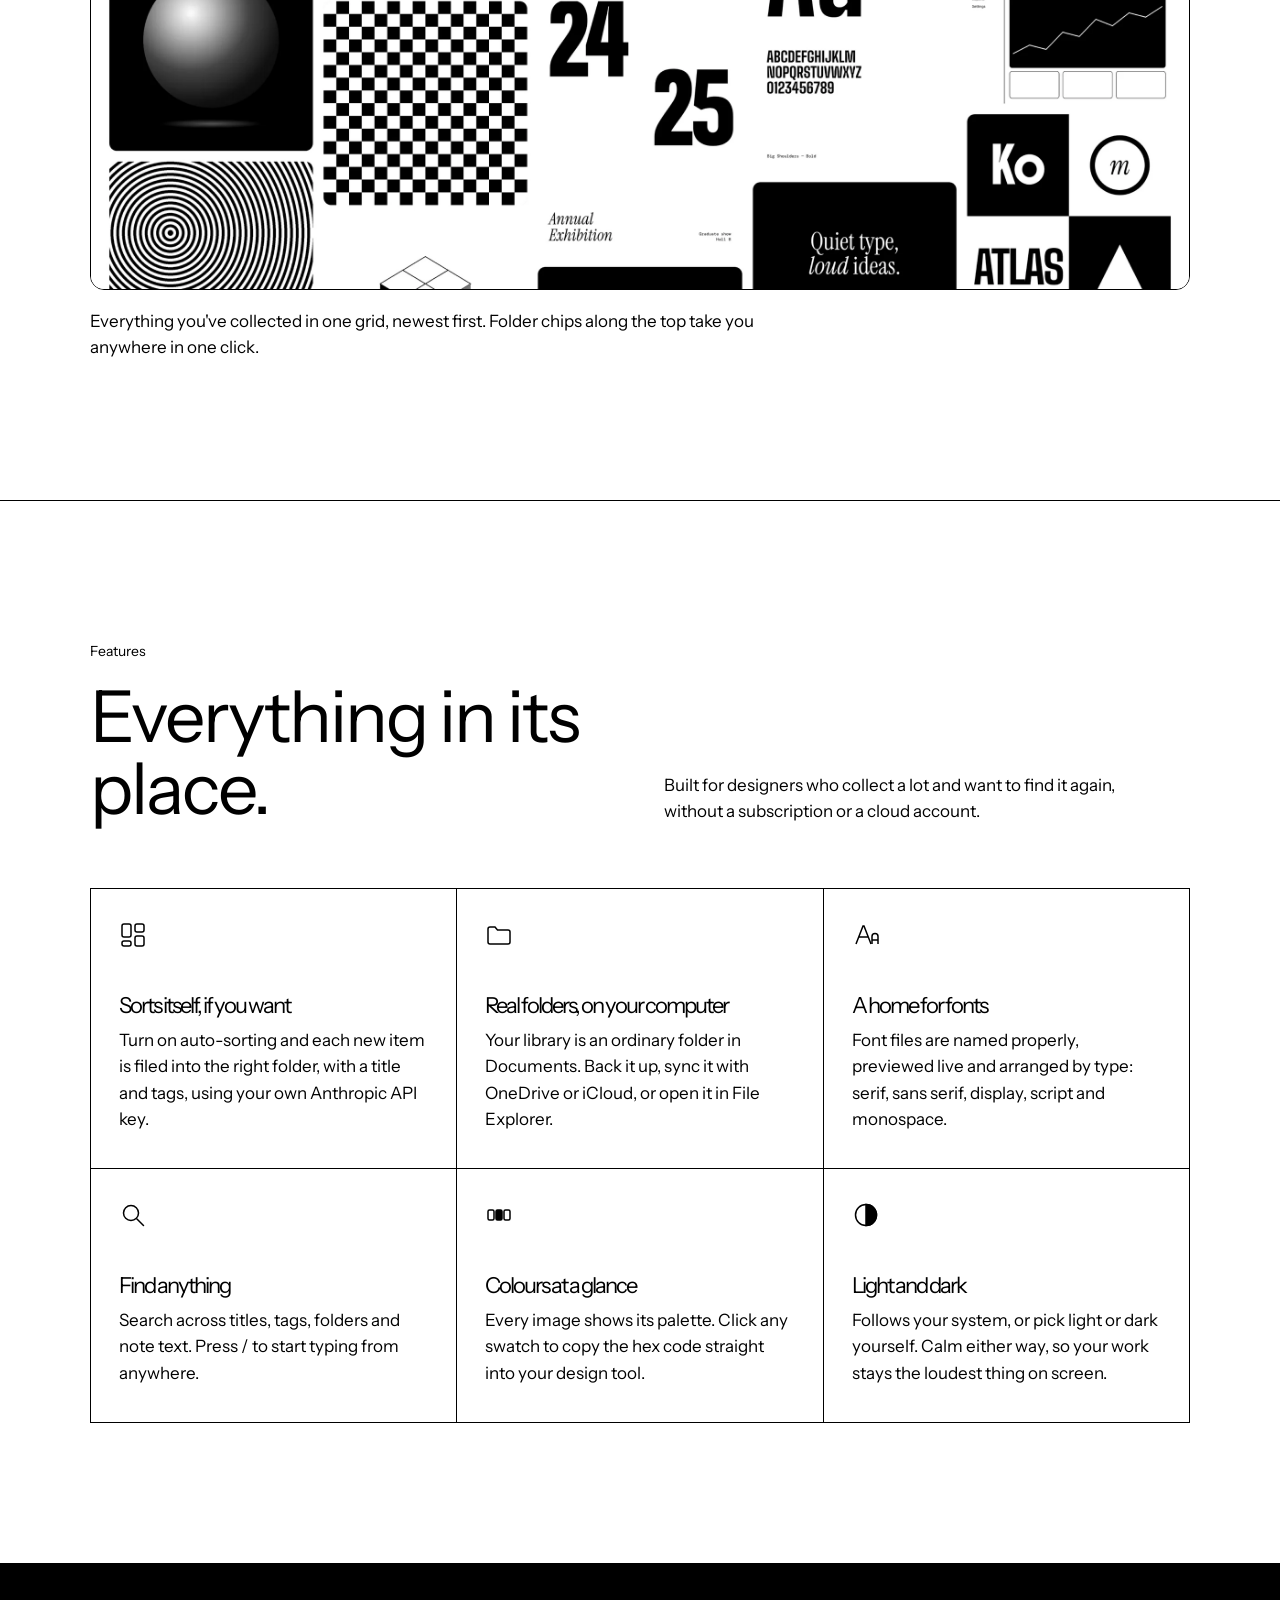
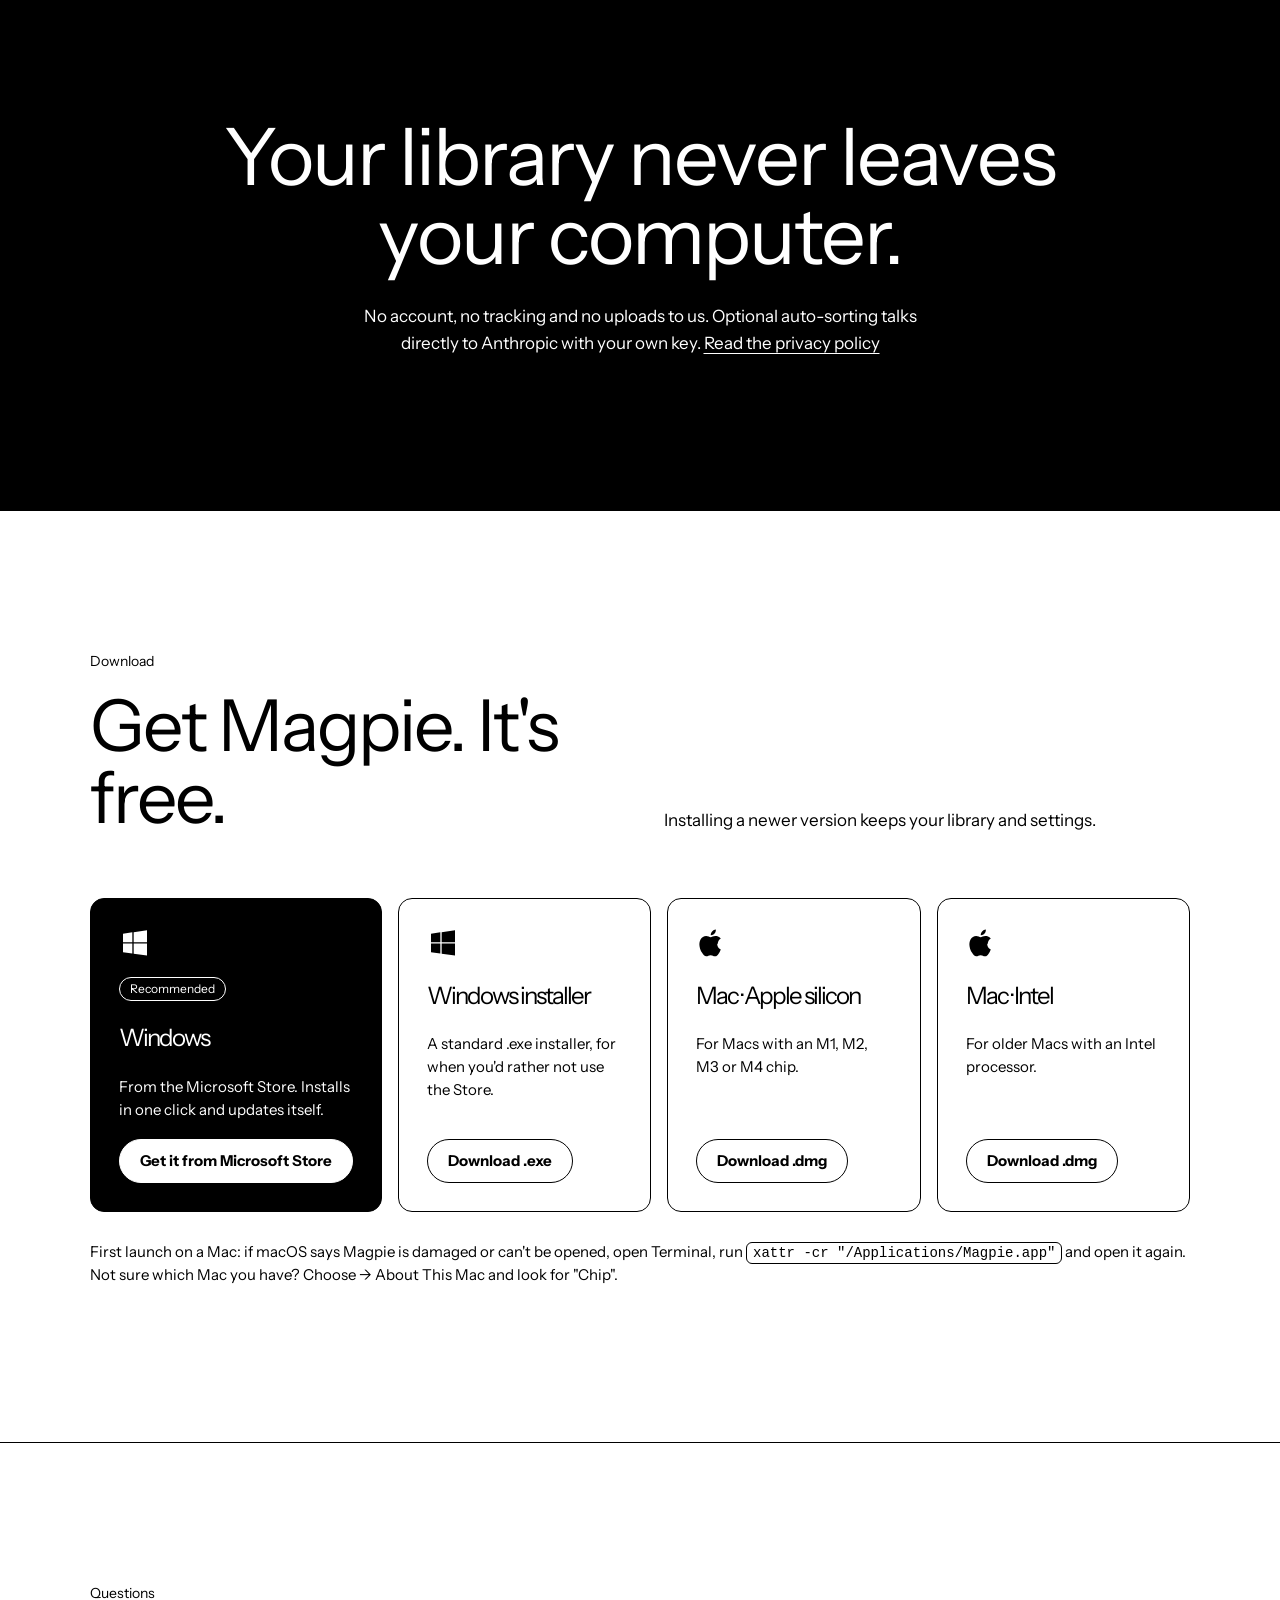
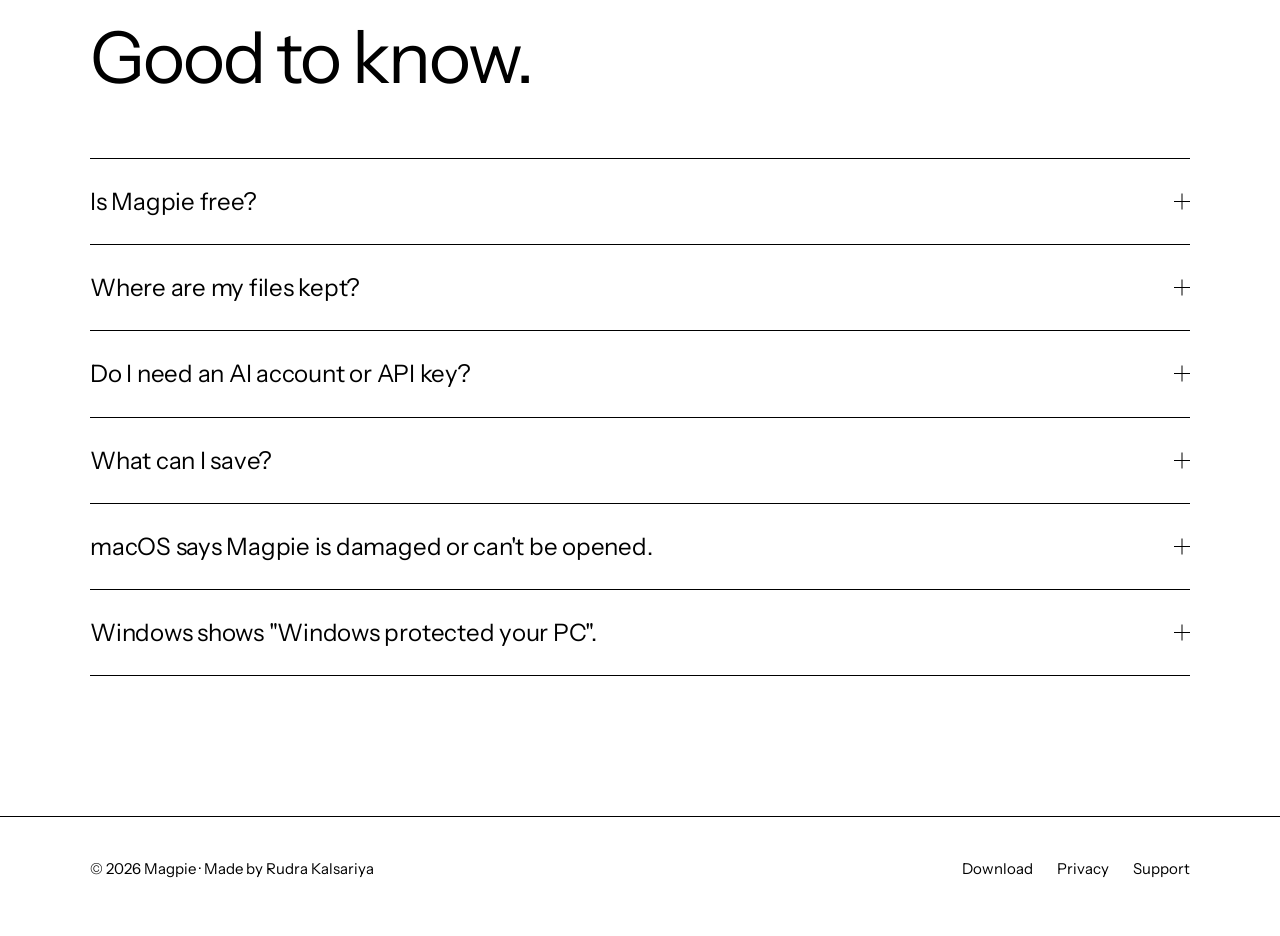
==== commit 095d8c0c: "Use the new Magpie logo and Clash Display headings Replace the old icon and text in the header with " ====
--- a/index.html
+++ b/index.html
@@ -16,6 +16,9 @@
     <link rel="icon" href="/favicon-32.png" sizes="32x32" type="image/png" />
     <link rel="apple-touch-icon" href="/apple-touch-icon.png" />
     <link rel="preload" href="/assets/fonts/InstrumentSans-Regular.woff2" as="font" type="font/woff2" crossorigin />
+    <link rel="preconnect" href="https://api.fontshare.com" />
+    <link rel="preconnect" href="https://cdn.fontshare.com" crossorigin />
+    <link rel="stylesheet" href="https://api.fontshare.com/v2/css?f[]=clash-display@500&amp;display=swap" />
     <link rel="stylesheet" href="/assets/css/site.css" />
     <script src="/assets/js/theme.js"></script>
     <script src="/assets/js/site.js" defer></script>
@@ -26,16 +29,20 @@
     <header class="site-header">
       <div class="wrap">
         <a class="brand" href="/" aria-label="Magpie home">
-          <svg class="logo" viewBox="100 100 824 824" aria-hidden="true">
-            <rect class="plate" x="100" y="100" width="824" height="824" rx="185" />
-            <rect class="block" x="262" y="262" width="150" height="290" rx="34" />
-            <rect class="block" x="262" y="584" width="150" height="178" rx="34" />
-            <rect class="block" x="437" y="262" width="150" height="178" rx="34" />
-            <rect class="block" x="437" y="472" width="150" height="290" rx="34" />
-            <rect class="block" x="612" y="262" width="150" height="230" rx="34" />
-            <rect class="block" x="612" y="524" width="150" height="238" rx="34" />
+          <svg class="logo" viewBox="0 0 795 161" fill="currentColor" role="img" aria-label="Magpie">
+            <path d="M37.12 0H10.88C4.87114 0 0 4.82915 0 10.7862V81.2138C0 87.1708 4.87114 92 10.88 92H37.12C43.1289 92 48 87.1708 48 81.2138V10.7862C48 4.82915 43.1289 0 37.12 0Z" />
+            <path d="M37.12 102H10.88C4.87114 102 0 106.875 0 112.888V148.112C0 154.125 4.87114 159 10.88 159H37.12C43.1289 159 48 154.125 48 148.112V112.888C48 106.875 43.1289 102 37.12 102Z" />
+            <path d="M92.3467 0H66.6533C60.7697 0 56 4.87456 56 10.8876V46.1124C56 52.1254 60.7697 57 66.6533 57H92.3467C98.2303 57 103 52.1254 103 46.1124V10.8876C103 4.87456 98.2303 0 92.3467 0Z" />
+            <path d="M92.3467 67H66.6533C60.7697 67 56 71.8292 56 77.7862V148.214C56 154.171 60.7697 159 66.6533 159H92.3467C98.2303 159 103 154.171 103 148.214V77.7862C103 71.8292 98.2303 67 92.3467 67Z" />
+            <path d="M148.12 0H121.88C115.871 0 111 4.83143 111 10.7913V62.2087C111 68.1686 115.871 73 121.88 73H148.12C154.129 73 159 68.1686 159 62.2087V10.7913C159 4.83143 154.129 0 148.12 0Z" />
+            <path d="M148.12 83H121.88C115.871 83 111 87.8609 111 93.8571V148.143C111 154.139 115.871 159 121.88 159H148.12C154.129 159 159 154.139 159 148.143V93.8571C159 87.8609 154.129 83 148.12 83Z" />
+            <path d="M234.12 131.5H209.552V21.762H242.8L268.515 75.8121L278.834 101.527H280.636L290.627 75.8121L315.522 21.762H348.935V131.5H324.367V75.8121L325.186 58.6143H323.384L316.996 75.8121L294.066 124.948H264.257L241.326 75.8121L234.939 58.6143H233.137L234.12 75.8121V131.5Z" />
+            <path d="M387.047 133.138C369.357 133.138 358.711 124.948 358.711 111.19C358.711 99.07 367.72 91.5357 385.245 89.7341L420.459 86.1307V83.0187C420.459 72.3725 415.709 69.4243 402.606 69.4243C390.159 69.4243 385.081 72.7001 385.081 82.036V82.6912H360.349V82.1998C360.349 61.8901 377.383 47.8043 404.408 47.8043C431.761 47.8043 444.7 61.8901 444.7 83.3463V131.5H421.77V112.664H420.459C416.692 125.44 405.227 133.138 387.047 133.138ZM383.443 109.552C383.443 113.975 386.883 115.776 394.089 115.776C410.796 115.776 419.804 111.845 420.459 100.216L391.96 103.492C386.064 103.984 383.443 105.621 383.443 109.552Z" />
+            <path d="M493.186 123.147C468.782 123.147 454.696 108.57 454.696 85.4756C454.696 62.5452 469.601 47.8043 494.169 47.8043C510.875 47.8043 522.832 55.011 525.453 69.2606H526.763V49.4422H549.693V119.543C549.693 148.206 532.332 160.982 503.014 160.982C476.48 160.982 459.774 149.189 459.774 128.552H484.342C484.342 137.724 487.945 140.508 504.651 140.508C520.375 140.508 525.125 137.233 525.125 121.181V102.673H523.815C521.194 114.794 511.531 123.147 493.186 123.147ZM479.428 85.4756C479.428 97.5959 486.307 102.018 501.703 102.018C517.427 102.018 525.125 97.5959 525.125 86.2945V84.4928C525.125 73.3553 517.263 69.0968 502.031 69.0968C486.307 69.0968 479.428 73.3553 479.428 85.4756Z" />
+            <path d="M587.288 159.344H562.719V49.4422H585.486V71.8812H587.124C590.072 56.1575 600.554 47.8043 619.881 47.8043C645.105 47.8043 659.191 64.5107 659.191 90.553C659.191 116.595 645.432 133.138 620.7 133.138C601.701 133.138 591.219 123.802 588.434 109.389H587.288V159.344ZM587.288 91.6995C587.288 105.785 595.805 110.699 611.201 110.699C626.924 110.699 634.295 105.458 634.295 90.553C634.295 75.4845 626.924 70.4071 611.364 70.4071C595.477 70.4071 587.288 75.8121 587.288 90.3892V91.6995Z" />
+            <path d="M693.974 41.089H669.406V21.762H693.974V41.089ZM693.974 131.5H669.406V49.4422H693.974V131.5Z" />
+            <path d="M750.401 133.138C723.049 133.138 704.377 119.707 704.377 90.553C704.377 64.3469 722.885 47.8043 749.91 47.8043C776.771 47.8043 794.624 61.8901 794.624 87.6048C794.624 90.553 794.297 92.6822 793.969 95.4666H727.143C727.799 108.078 733.695 113.483 749.582 113.483C764.159 113.483 769.237 109.716 769.237 102.673V101.035H793.805V102.837C793.805 120.69 776.444 133.138 750.401 133.138ZM749.419 66.9675C734.841 66.9675 728.617 71.8812 727.471 82.5274H771.039C770.383 71.7174 763.832 66.9675 749.419 66.9675Z" />
           </svg>
-          Magpie
         </a>
         <nav class="nav" aria-label="Main">
           <a class="hide-sm" href="#tour">Tour</a>
--- a/assets/css/site.css
+++ b/assets/css/site.css
@@ -16,6 +16,7 @@
 :root {
   --bg: #ffffff;
   --fg: #000000;
+  --display: 'Clash Display', 'Instrument Sans', ui-sans-serif, -apple-system, BlinkMacSystemFont, 'Segoe UI', Helvetica, Arial, sans-serif;
   --font: 'Instrument Sans', ui-sans-serif, -apple-system, BlinkMacSystemFont, 'Segoe UI', Helvetica, Arial, sans-serif;
   --wrap: 1180px;
   --gutter: clamp(16px, 4vw, 40px);
@@ -63,11 +64,17 @@
 .skip { position: absolute; left: -9999px; top: 12px; padding: 8px 14px; background: var(--fg); color: var(--bg); border-radius: 999px; z-index: 100; }
 .skip:focus { left: 12px; }
 
+/* ---------- headings ---------- */
+
+h1, h2, h3, .statement p.big {
+  font-family: var(--display);
+  font-weight: 500;
+  letter-spacing: -2px;
+}
+
 /* ---------- logo (inverts with the theme) ---------- */
 
-.logo { width: 28px; height: 28px; flex: none; }
-.logo .plate { fill: var(--fg); }
-.logo .block { fill: var(--bg); }
+.logo { display: block; height: 24px; width: auto; flex: none; }
 
 /* ---------- header ---------- */
 
@@ -133,8 +140,6 @@
   max-width: 13ch;
   font-size: clamp(48px, 9.4vw, 124px);
   line-height: 0.95;
-  font-weight: 400;
-  letter-spacing: -0.045em;
 }
 .hero .lede { margin: 28px auto 0; max-width: 34em; font-size: clamp(17px, 1.6vw, 20px); }
 .cta { display: flex; flex-wrap: wrap; gap: 12px; justify-content: center; margin-top: 36px; }
@@ -167,7 +172,7 @@
 .section { padding: clamp(72px, 11vw, 140px) 0; border-top: 1px solid var(--fg); }
 .section-head { display: grid; grid-template-columns: 1fr 1fr; gap: 24px 48px; align-items: end; margin-bottom: clamp(40px, 6vw, 64px); }
 .label { font-size: 14px; display: block; margin-bottom: 18px; }
-.section h2 { margin: 0; font-size: clamp(36px, 5.6vw, 72px); line-height: 1; font-weight: 400; letter-spacing: -0.04em; }
+.section h2 { margin: 0; font-size: clamp(36px, 5.6vw, 72px); line-height: 1; }
 .section-head p { margin: 0; max-width: 30em; }
 
 /* Steps */
@@ -175,7 +180,7 @@
 .step { padding: 28px 28px 8px 0; }
 .step + .step { padding-left: 28px; border-left: 1px solid var(--fg); }
 .step .num { font-size: 14px; }
-.step h3 { margin: 40px 0 10px; font-size: 26px; font-weight: 400; letter-spacing: -0.02em; line-height: 1.15; }
+.step h3 { margin: 40px 0 10px; font-size: 26px; line-height: 1.15; }
 .step p { margin: 0; }
 
 /* Tour (screenshot tabs) */
@@ -193,12 +198,12 @@
 .features { display: grid; grid-template-columns: repeat(3, 1fr); border-top: 1px solid var(--fg); border-left: 1px solid var(--fg); }
 .feature { padding: 32px 28px 36px; border-right: 1px solid var(--fg); border-bottom: 1px solid var(--fg); }
 .feature svg { width: 28px; height: 28px; }
-.feature h3 { margin: 36px 0 8px; font-size: 22px; font-weight: 700; letter-spacing: -0.01em; line-height: 1.2; }
+.feature h3 { margin: 36px 0 8px; font-size: 22px; line-height: 1.2; }
 .feature p { margin: 0; }
 
 /* Privacy statement */
 .statement { padding: clamp(80px, 12vw, 160px) 0; background: var(--fg); color: var(--bg); text-align: center; }
-.statement p.big { margin: 0 auto; max-width: 16ch; font-size: clamp(36px, 6.2vw, 84px); line-height: 1; letter-spacing: -0.04em; }
+.statement p.big { margin: 0 auto; max-width: 16ch; font-size: clamp(36px, 6.2vw, 84px); line-height: 1; }
 .statement p.small { margin: 28px auto 0; max-width: 34em; }
 .statement a { text-decoration: underline; text-underline-offset: 4px; }
 
@@ -216,7 +221,7 @@
 .dl:hover { background: var(--fg); color: var(--bg); }
 .dl:hover .btn { background: var(--bg); color: var(--fg); border-color: var(--bg); }
 .dl svg.os { width: 32px; height: 32px; }
-.dl h3 { margin: 0; font-size: 24px; font-weight: 400; letter-spacing: -0.02em; }
+.dl h3 { margin: 0; font-size: 24px; }
 .dl p { margin: 0; font-size: 15px; }
 .dl .btn { margin-top: auto; align-self: flex-start; height: 44px; padding: 0 20px; font-size: 15px; }
 .dl .tag { align-self: flex-start; font-size: 12px; border: 1px solid currentColor; border-radius: 999px; padding: 2px 10px; }
@@ -260,9 +265,9 @@
 /* Plain text pages (privacy, support) */
 .doc { padding: clamp(56px, 9vw, 110px) 0 100px; }
 .doc .wrap { max-width: 760px; }
-.doc h1 { margin: 0 0 12px; font-size: clamp(40px, 6vw, 72px); font-weight: 400; letter-spacing: -0.04em; line-height: 1; }
+.doc h1 { margin: 0 0 12px; font-size: clamp(40px, 6vw, 72px); line-height: 1; }
 .doc .meta { margin: 0 0 48px; font-size: 15px; }
-.doc h2 { margin: 48px 0 12px; font-size: 24px; font-weight: 700; letter-spacing: -0.01em; }
+.doc h2 { margin: 48px 0 12px; font-size: 24px; }
 .doc p, .doc li { max-width: 40em; }
 .doc ul { padding-left: 20px; }
 .doc a { text-decoration: underline; text-underline-offset: 3px; }
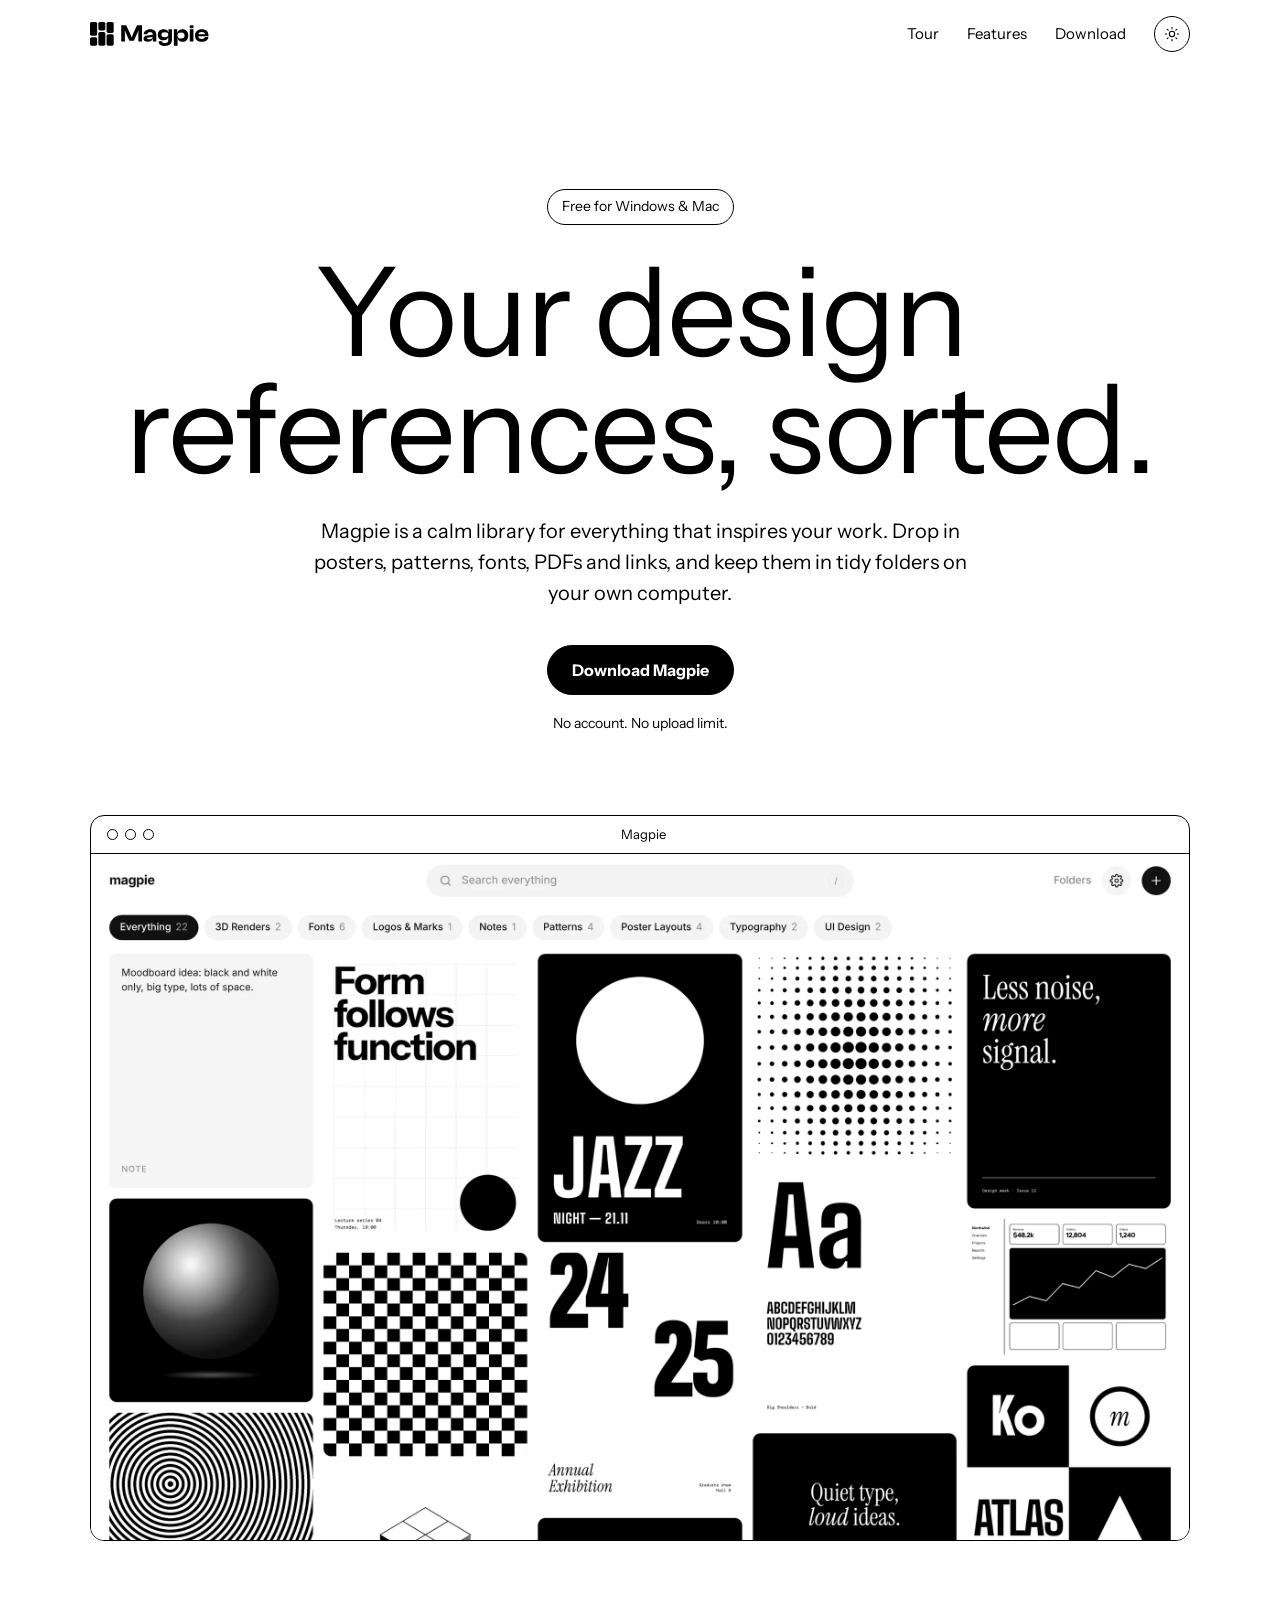
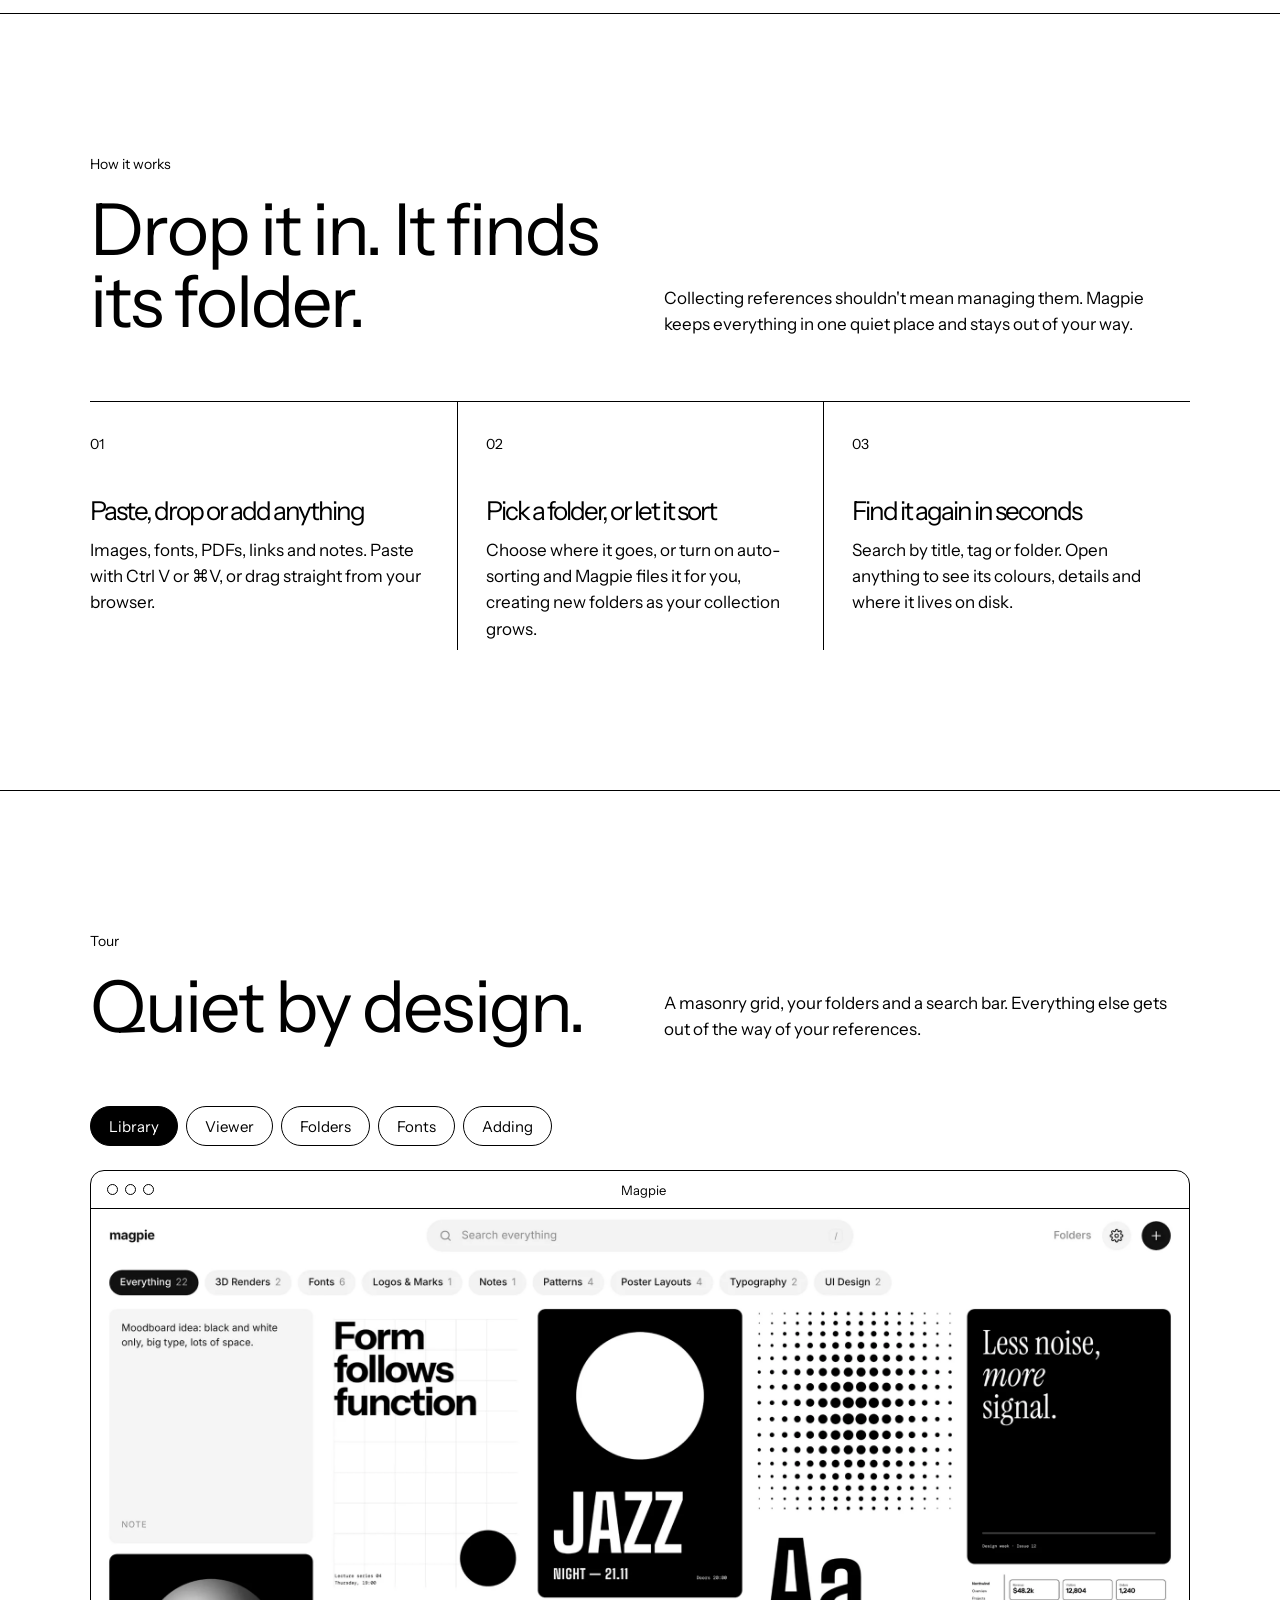
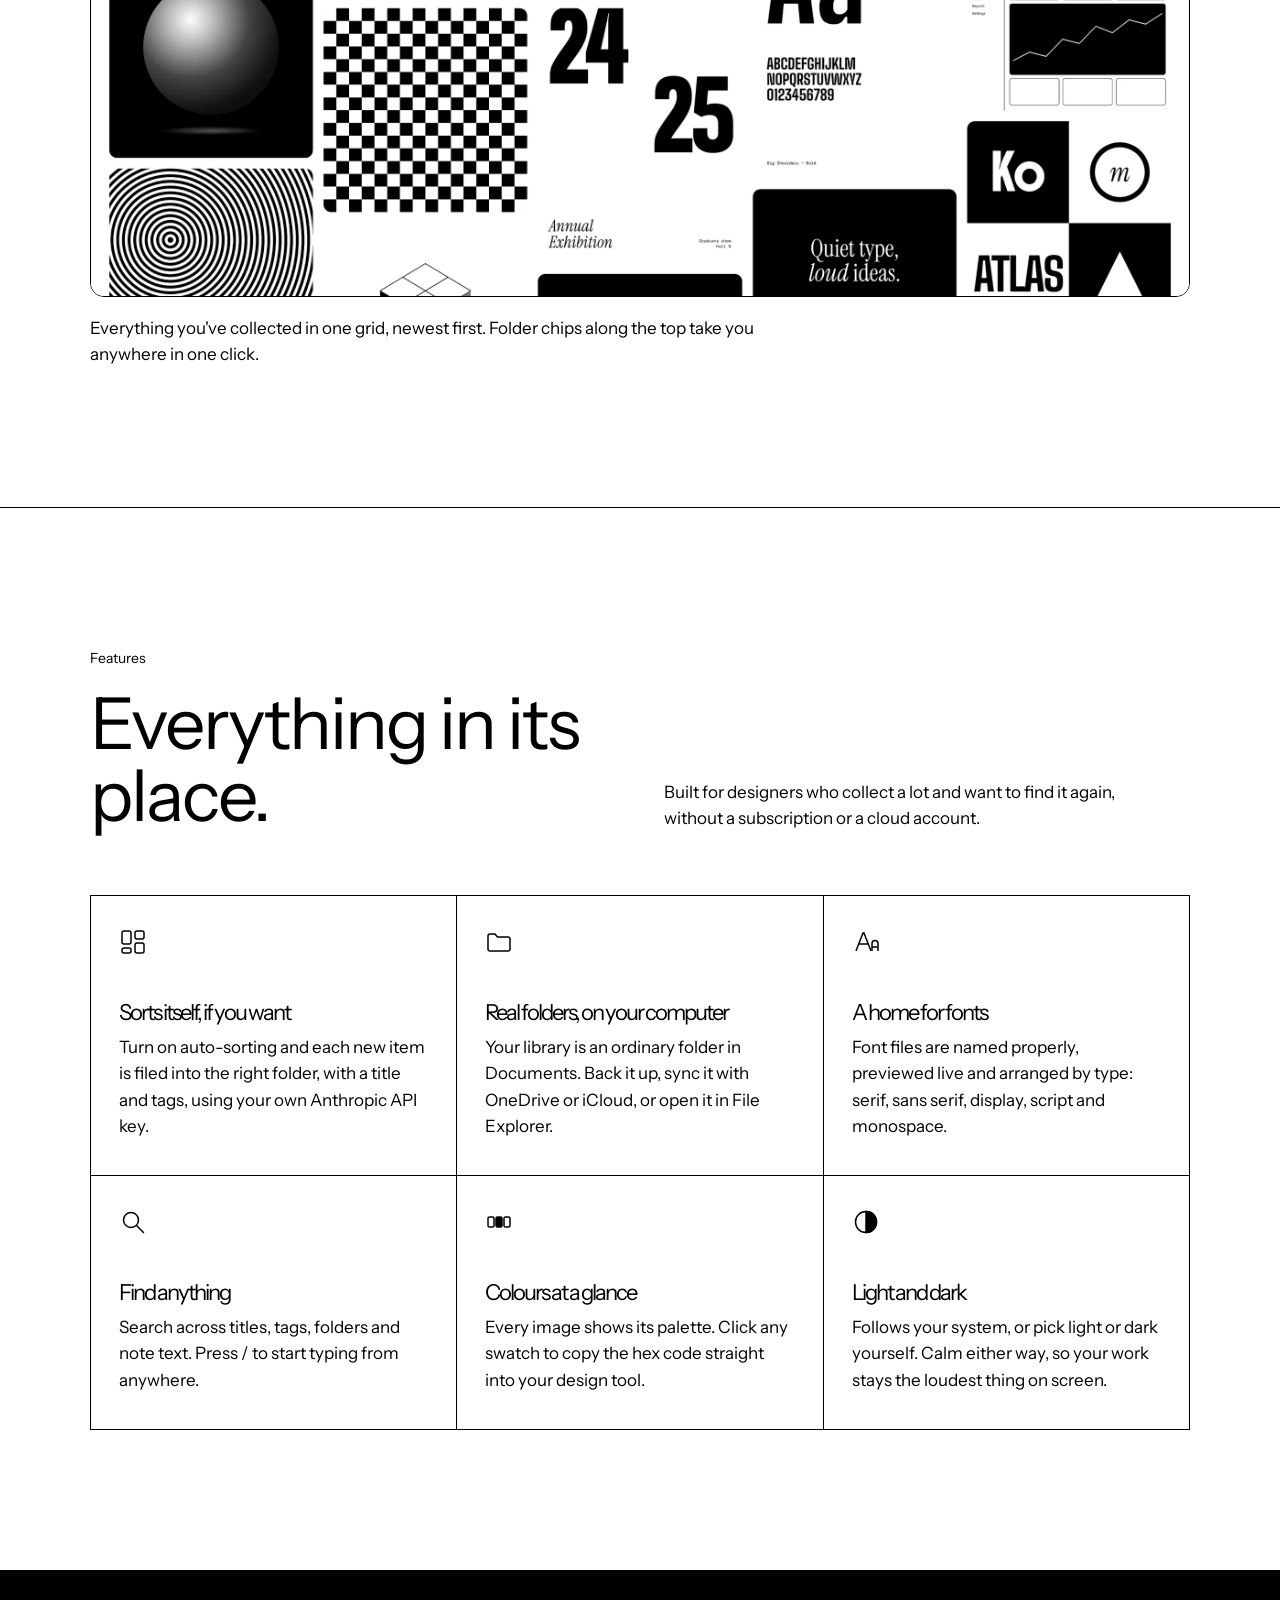
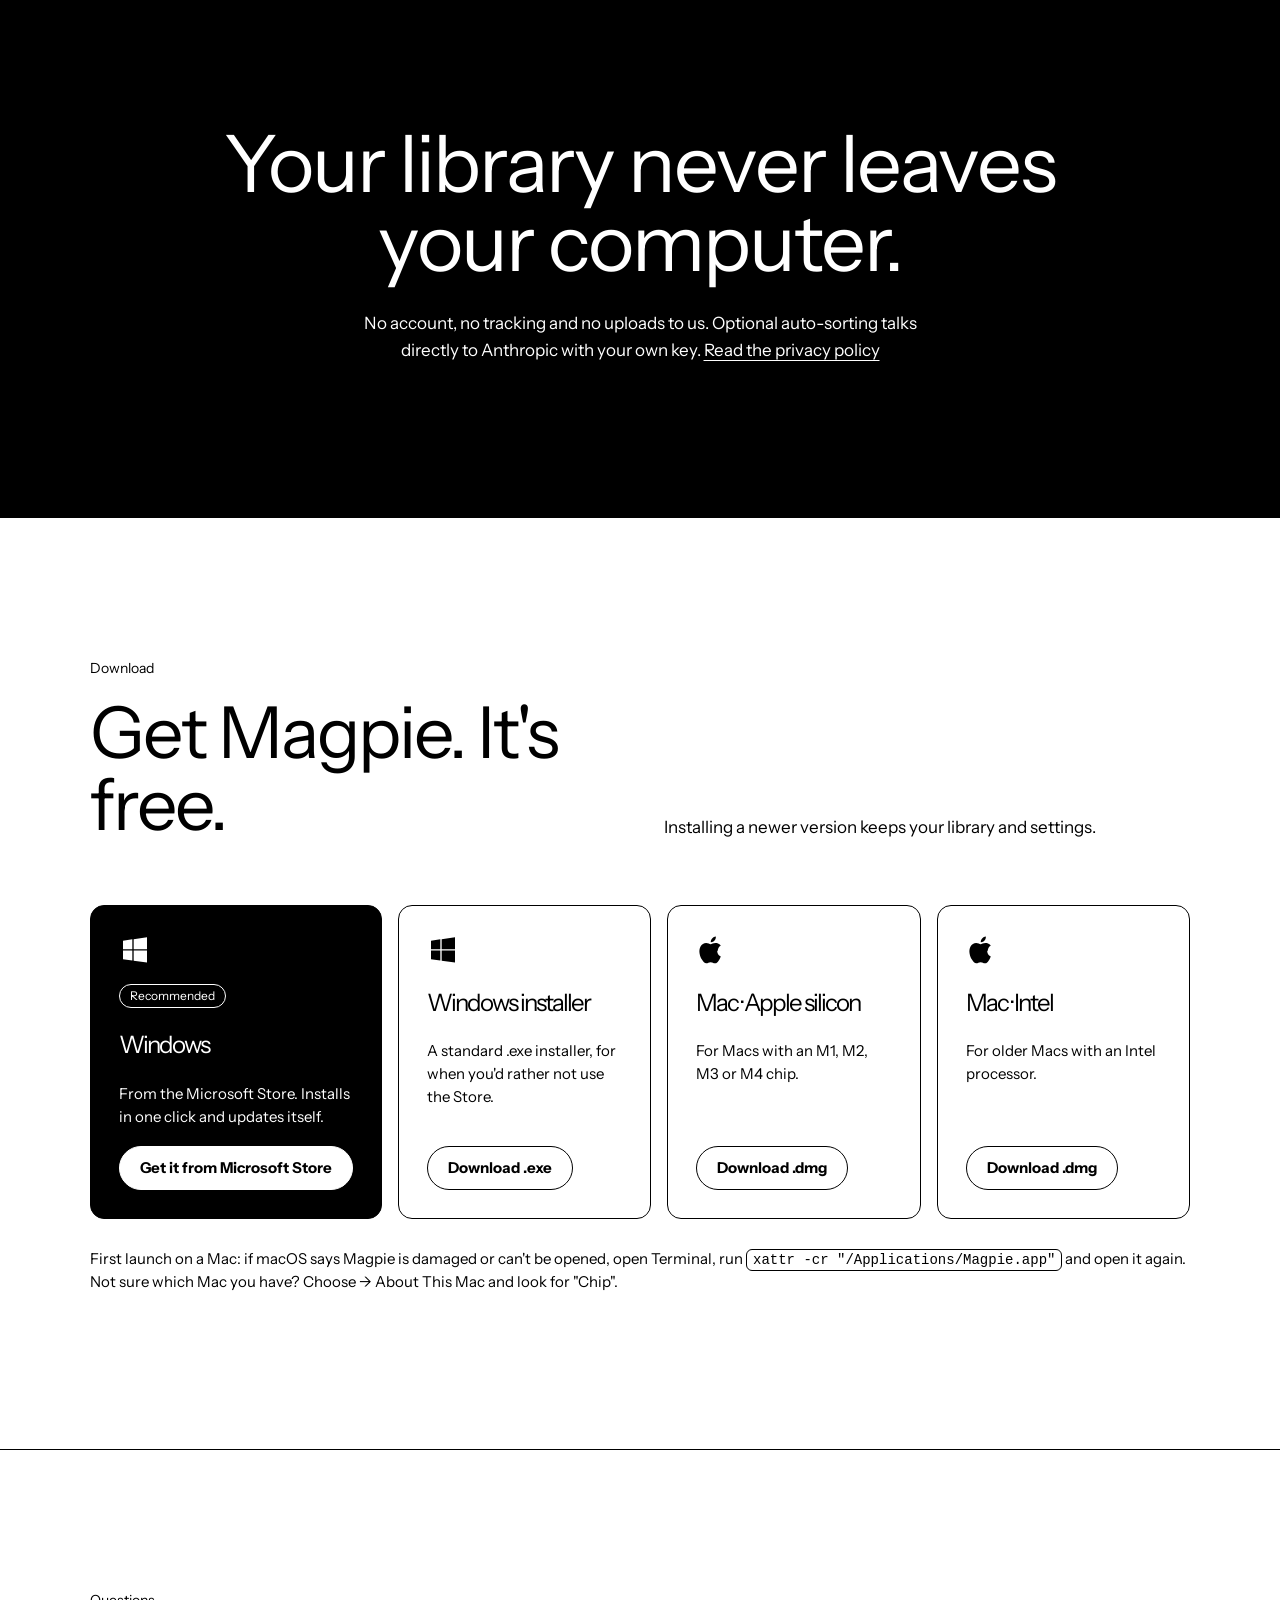
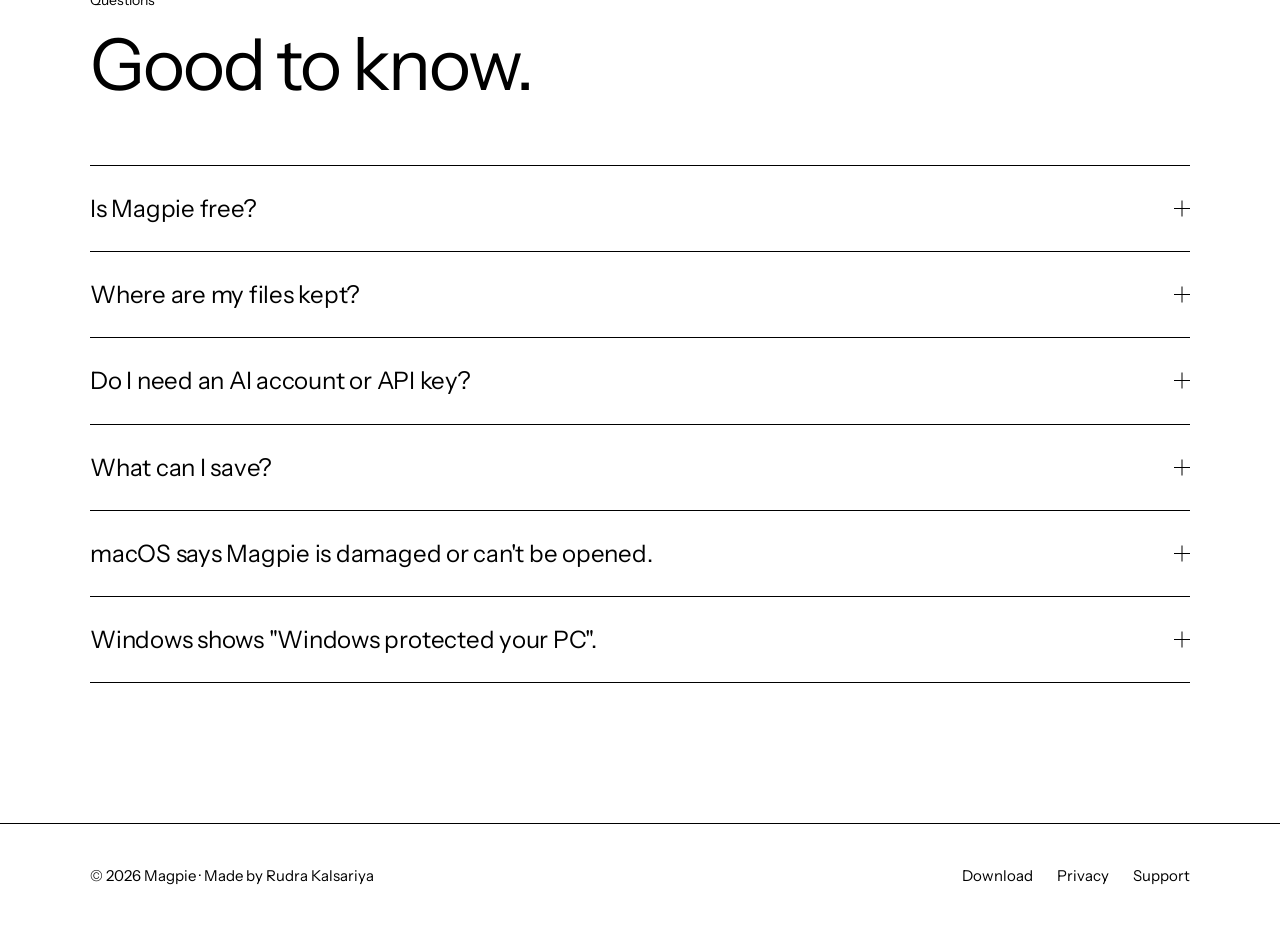
==== commit a81df393: "Keep the hero heading on two fixed lines "Your design" / "references, sorted." at every screen width" ====
--- a/index.html
+++ b/index.html
@@ -61,7 +61,7 @@
       <section class="hero">
         <div class="wrap">
           <span class="eyebrow reveal">Free for Windows &amp; Mac</span>
-          <h1 class="reveal">Your design references, sorted.</h1>
+          <h1 class="reveal"><span>Your design</span> <span>references, sorted.</span></h1>
           <p class="lede reveal">
             Magpie is a calm library for everything that inspires your work. Drop in posters, patterns, fonts, PDFs and links, and keep them in tidy folders on your own computer.
           </p>
--- a/assets/css/site.css
+++ b/assets/css/site.css
@@ -133,12 +133,14 @@
 
 /* ---------- hero ---------- */
 
+/* Always two lines: "Your design" / "references, sorted." */
+.hero h1 span { display: block; white-space: nowrap; }
+
 .hero { padding: clamp(56px, 10vw, 120px) 0 clamp(40px, 6vw, 72px); text-align: center; }
 .eyebrow { display: inline-flex; align-items: center; gap: 8px; font-size: 14px; border: 1px solid var(--fg); border-radius: 999px; padding: 6px 14px; }
 .hero h1 {
   margin: 28px auto 0;
-  max-width: 13ch;
-  font-size: clamp(48px, 9.4vw, 124px);
+  font-size: clamp(32px, 10.4vw, 124px);
   line-height: 0.95;
 }
 .hero .lede { margin: 28px auto 0; max-width: 34em; font-size: clamp(17px, 1.6vw, 20px); }
@@ -304,6 +306,7 @@
   .frame-bar b { display: none; }
   .btn { height: 48px; padding: 0 20px; }
   .site-footer nav { margin-left: 0; }
+  .dl-note code { white-space: normal; overflow-wrap: anywhere; }
 }
 
 .doc code { font: 0.9em ui-monospace, SFMono-Regular, Menlo, Consolas, monospace; }
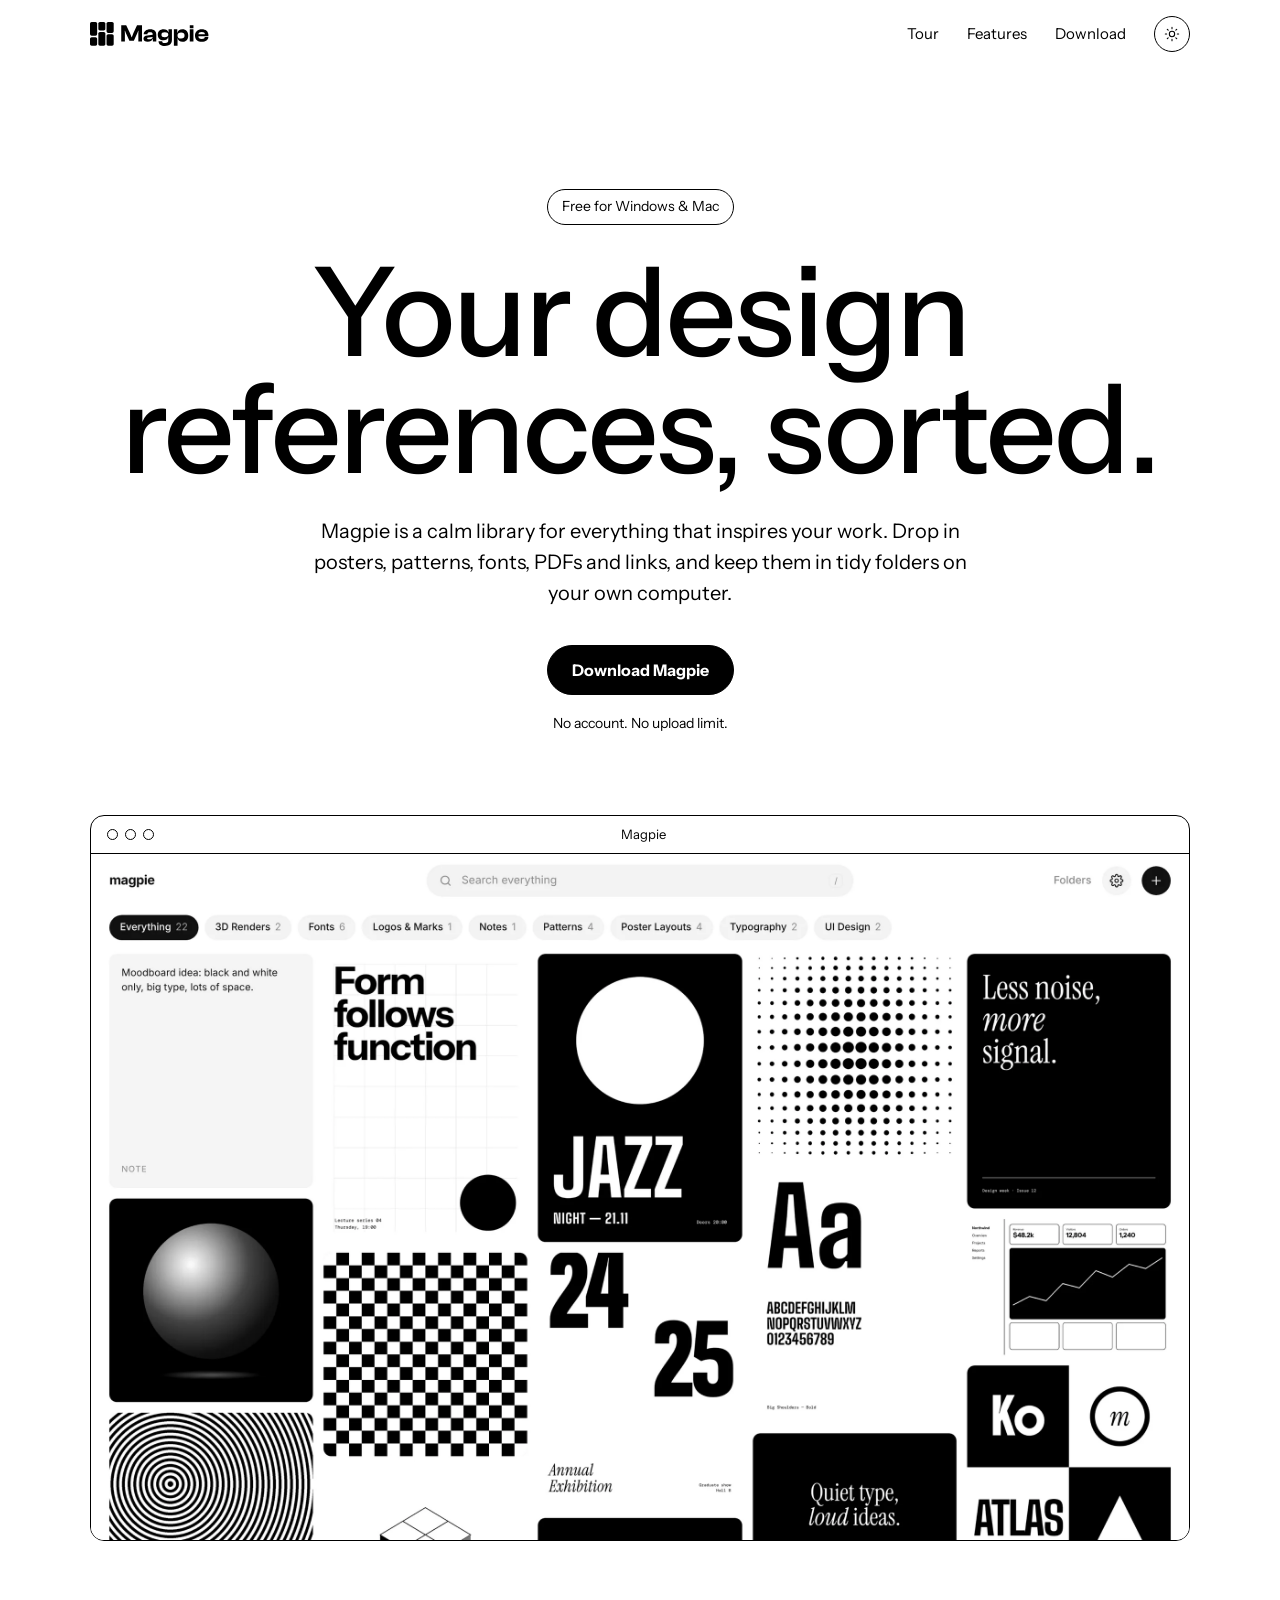
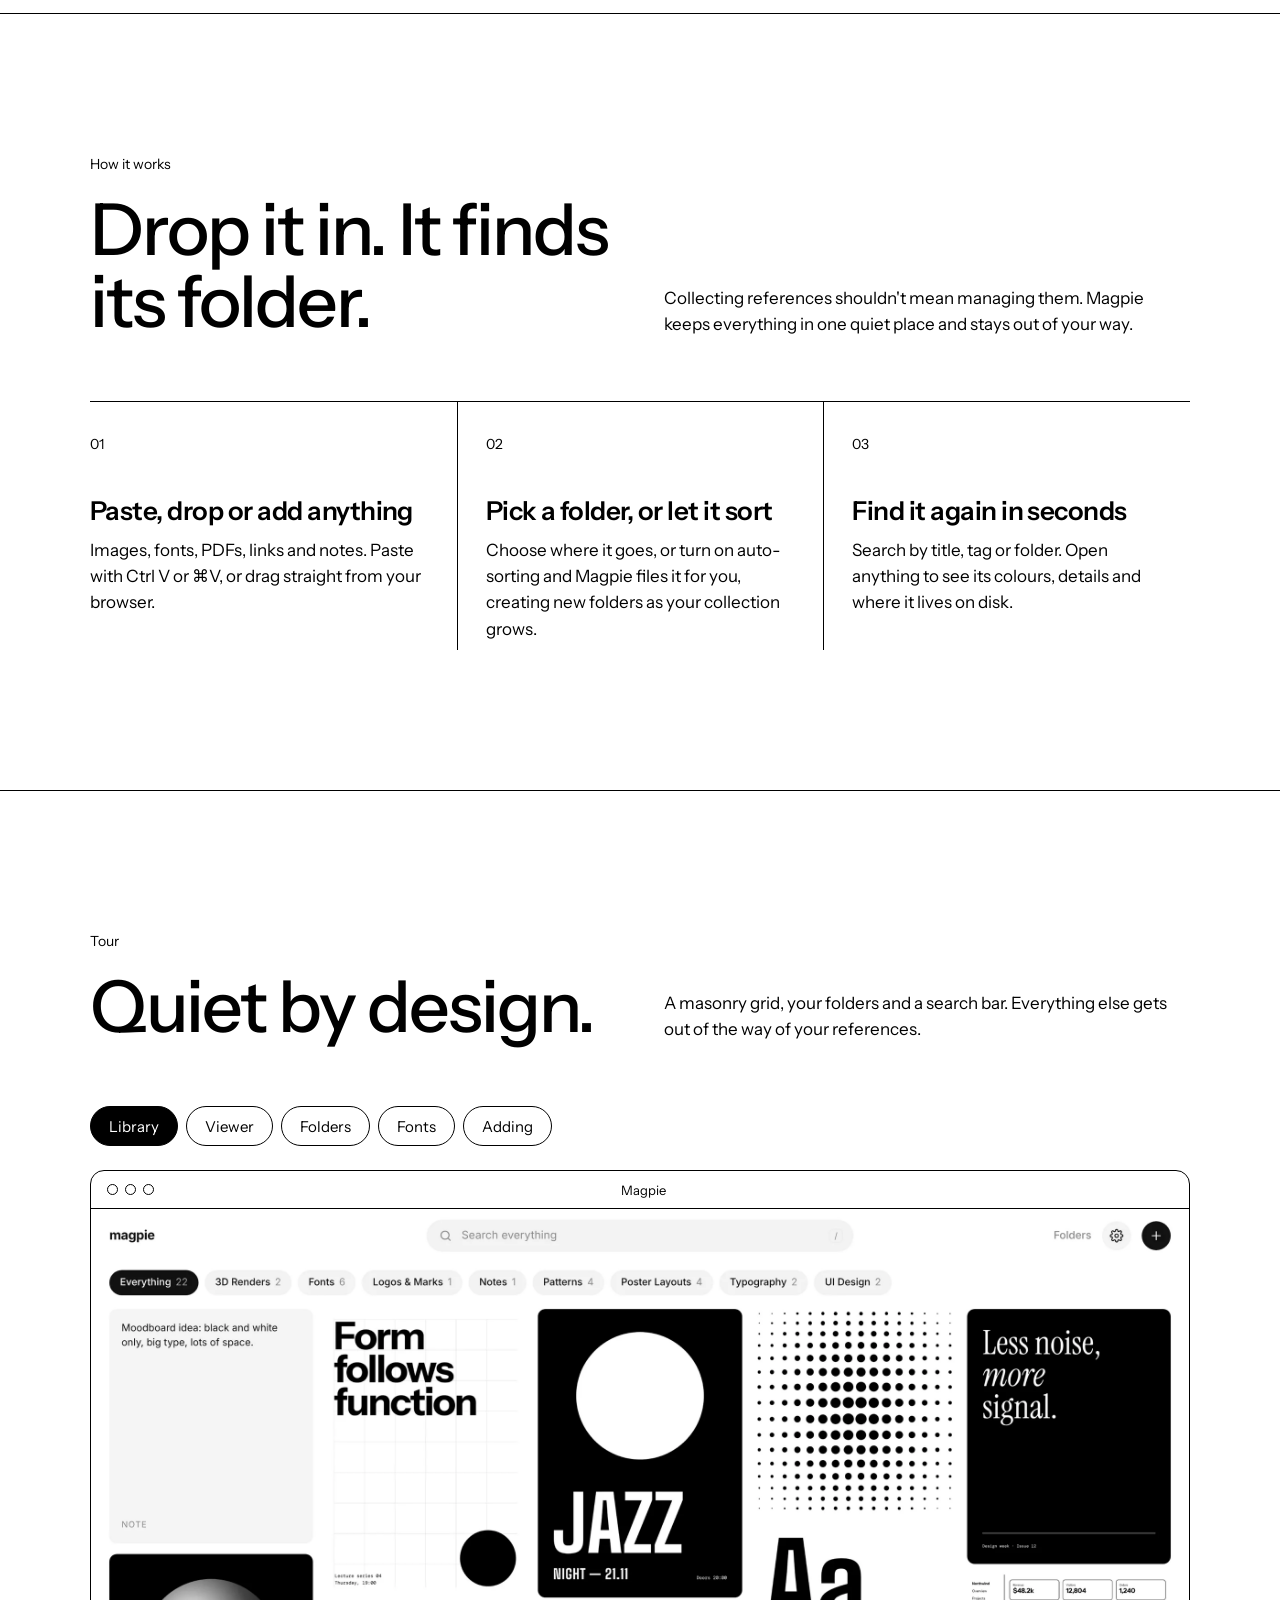
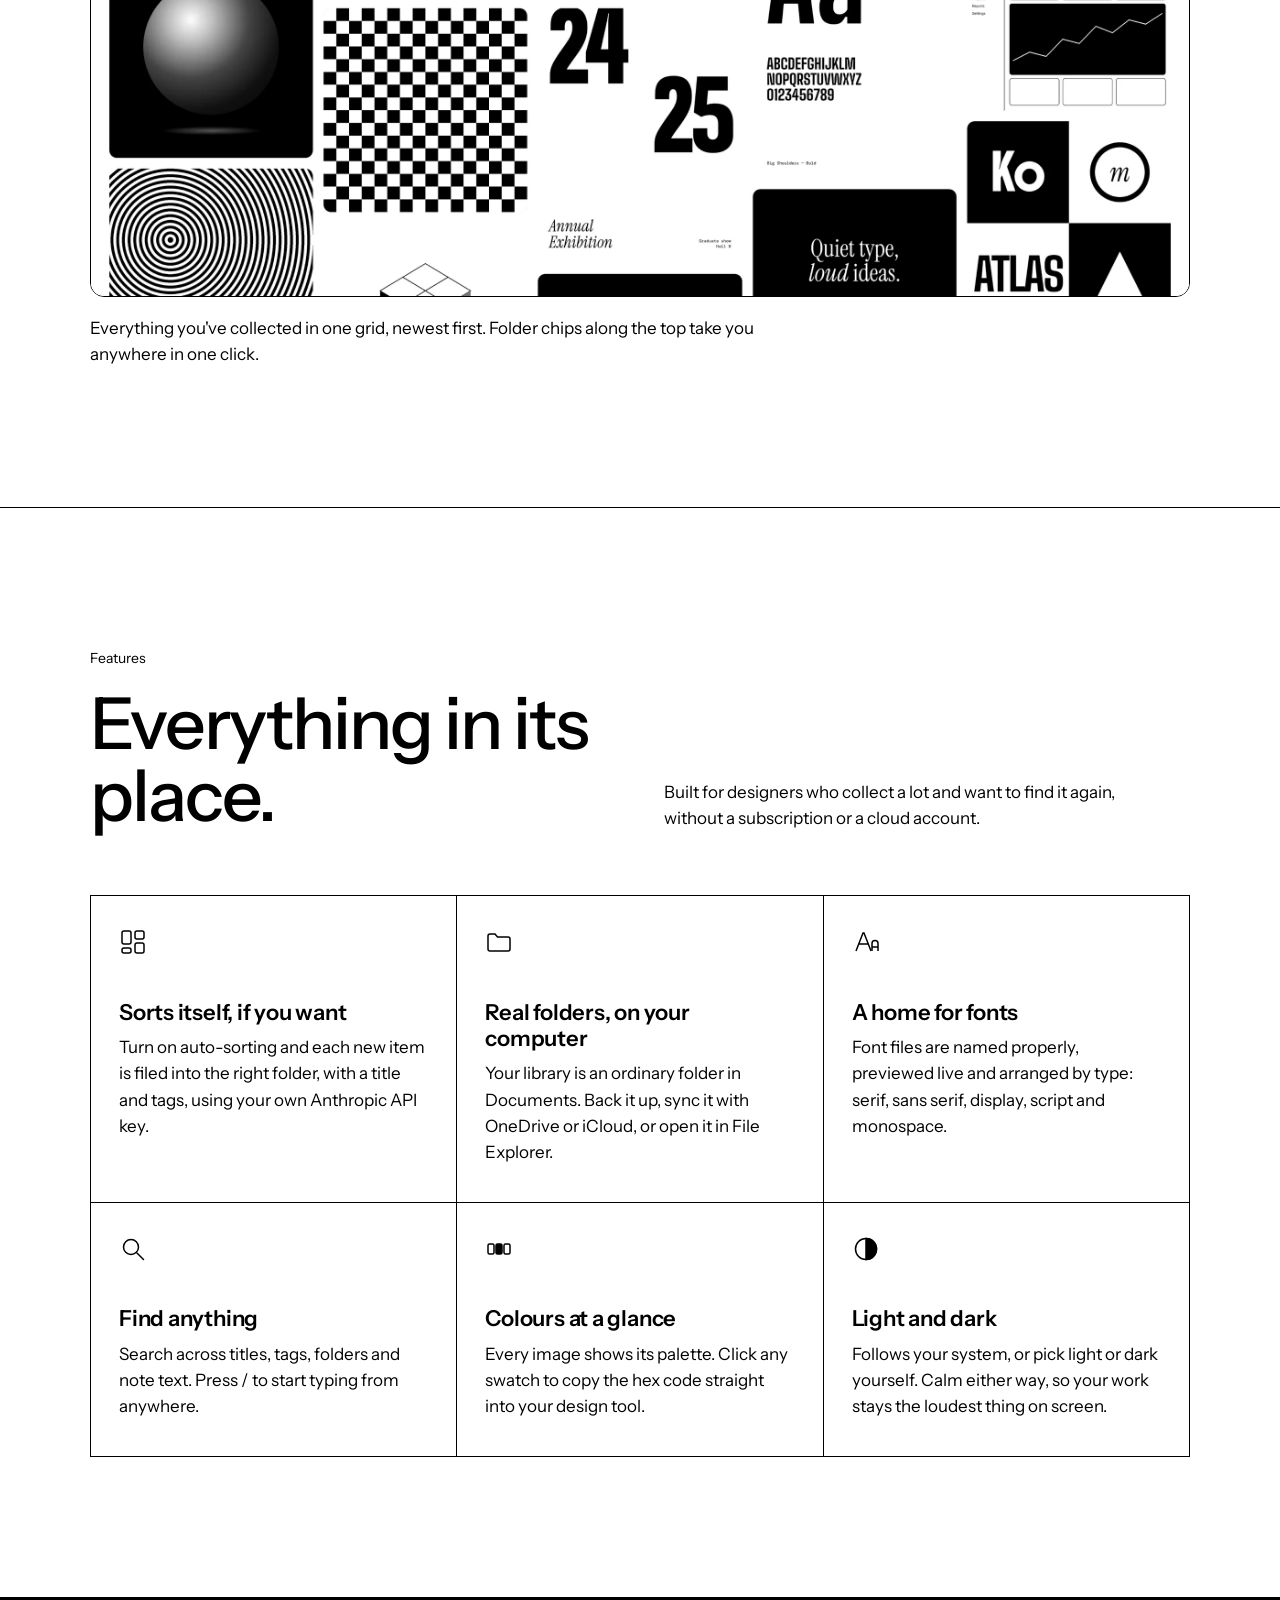
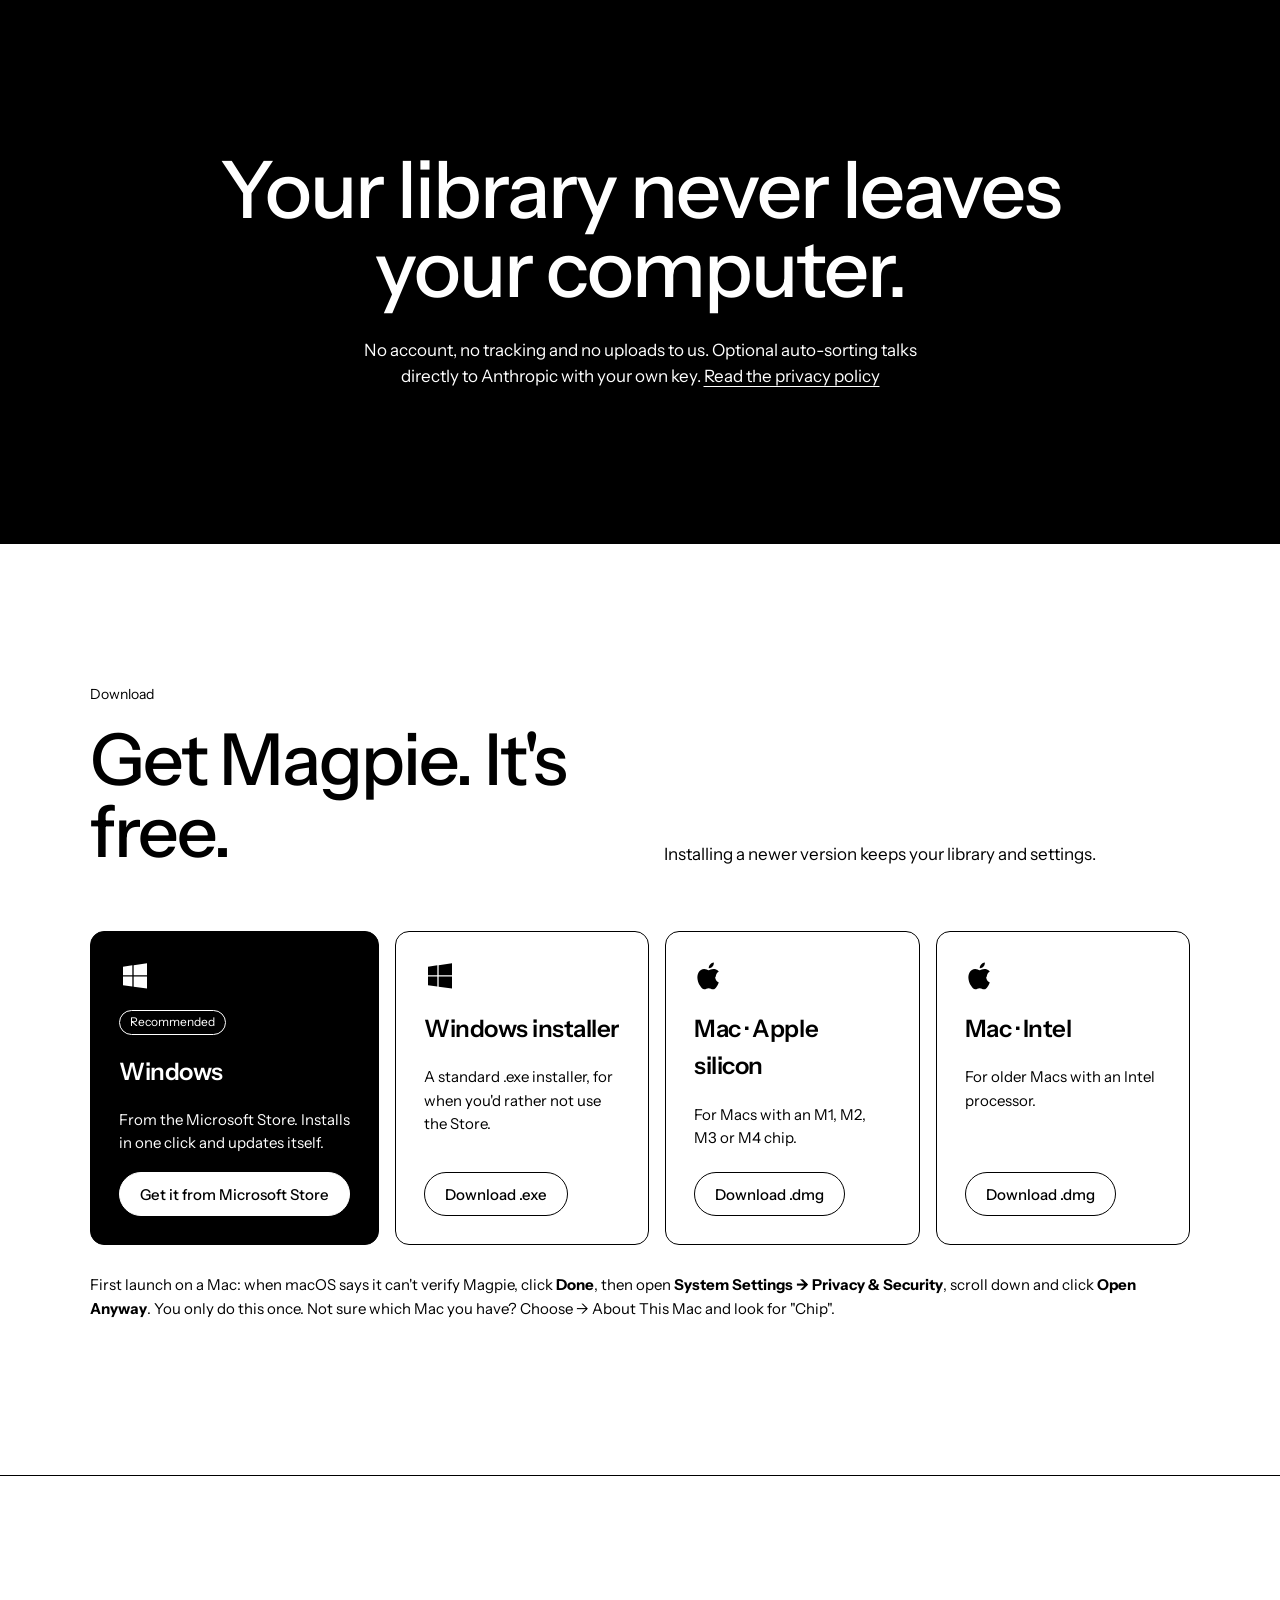
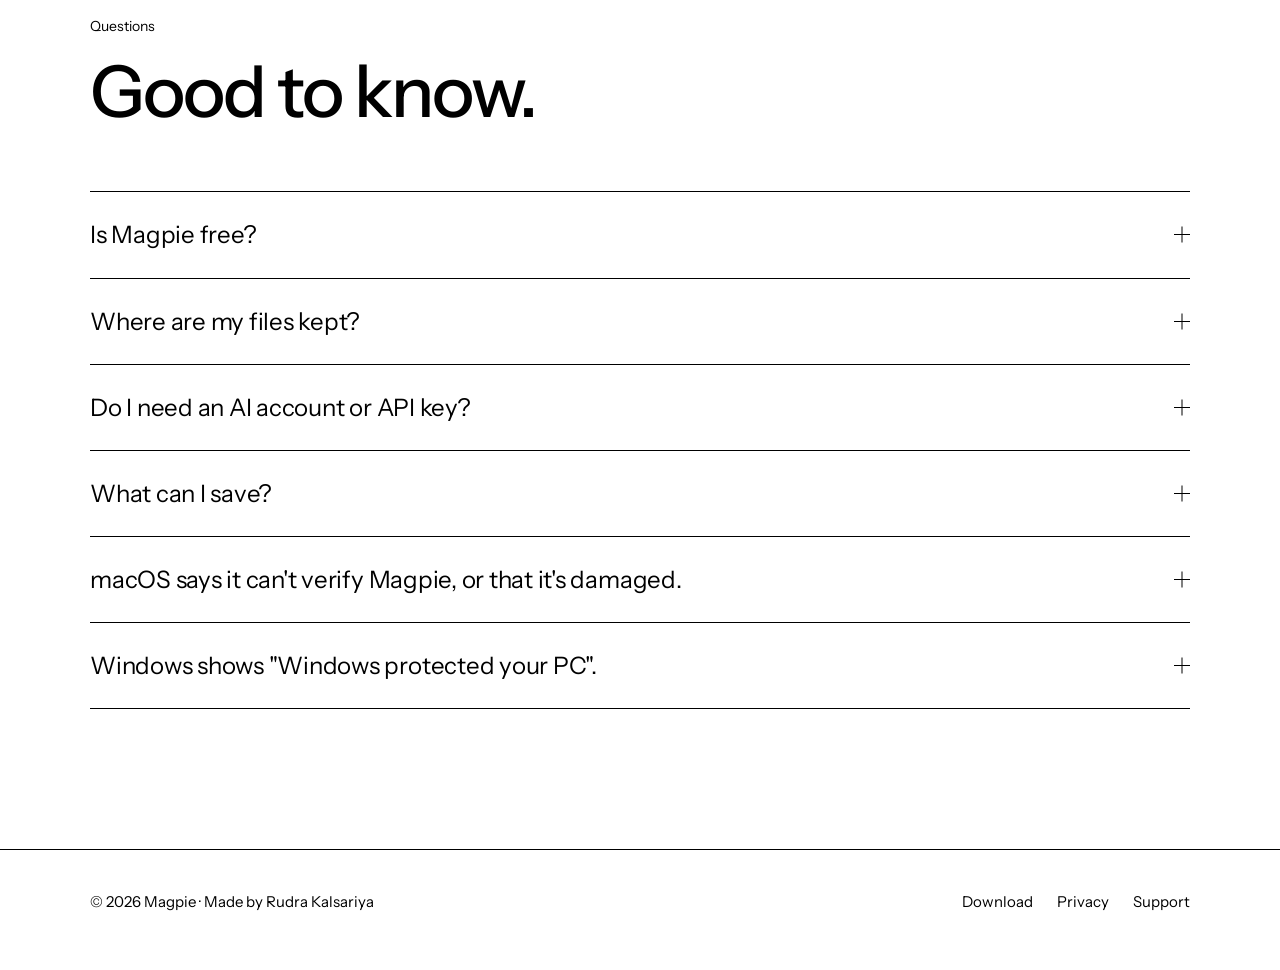
==== commit 3c0df999: "Update Mac first-launch steps for the signed 1.2.2 build Magpie 1.2.2 is ad-hoc signed, so macOS off" ====
--- a/index.html
+++ b/index.html
@@ -279,7 +279,7 @@
             </a>
           </div>
           <p class="dl-note reveal">
-            First launch on a Mac: if macOS says Magpie is damaged or can't be opened, open Terminal, run <code>xattr -cr "/Applications/Magpie.app"</code> and open it again. Not sure which Mac you have? Choose  → About This Mac and look for "Chip".
+            First launch on a Mac: when macOS says it can't verify Magpie, click <b>Done</b>, then open <b>System Settings → Privacy &amp; Security</b>, scroll down and click <b>Open Anyway</b>. You only do this once. Not sure which Mac you have? Choose  → About This Mac and look for "Chip".
           </p>
         </div>
       </section>
@@ -317,9 +317,10 @@
               </div>
             </details>
             <details>
-              <summary>macOS says Magpie is damaged or can't be opened.<i aria-hidden="true"></i></summary>
-              <div class="answer">
-                <p>That's macOS being careful with apps downloaded from the internet. Open Terminal, run <code>xattr -cr "/Applications/Magpie.app"</code>, then open Magpie again. You only need to do this once per install.</p>
+              <summary>macOS says it can't verify Magpie, or that it's damaged.<i aria-hidden="true"></i></summary>
+              <div class="answer">
+                <p>That's macOS being careful with apps from outside the App Store. Click <b>Done</b>, then open <b>System Settings → Privacy &amp; Security</b>, scroll down and click <b>Open Anyway</b>. You only need to do this once.</p>
+                <p>If it says Magpie is <b>damaged</b>, you have a version older than 1.2.2. Download the latest one, or open Terminal, run <code>xattr -cr "/Applications/Magpie.app"</code>, then open Magpie again.</p>
               </div>
             </details>
             <details>
--- a/assets/css/site.css
+++ b/assets/css/site.css
@@ -4,6 +4,18 @@
   font-family: 'Instrument Sans';
   src: url('/assets/fonts/InstrumentSans-Regular.woff2') format('woff2');
   font-weight: 400;
+  font-display: swap;
+}
+@font-face {
+  font-family: 'Instrument Sans';
+  src: url('/assets/fonts/InstrumentSans-Medium.woff2') format('woff2');
+  font-weight: 500;
+  font-display: swap;
+}
+@font-face {
+  font-family: 'Instrument Sans';
+  src: url('/assets/fonts/InstrumentSans-SemiBold.woff2') format('woff2');
+  font-weight: 600;
   font-display: swap;
 }
 @font-face {
@@ -66,7 +78,9 @@
 
 /* ---------- headings ---------- */
 
-h1, h2, h3, .statement p.big {
+/* Main headings in Clash Display; subheadings (h3, page h2s) stay in Instrument Sans. */
+
+h1, h2, .statement p.big {
   font-family: var(--display);
   font-weight: 500;
   letter-spacing: -2px;
@@ -182,7 +196,7 @@
 .step { padding: 28px 28px 8px 0; }
 .step + .step { padding-left: 28px; border-left: 1px solid var(--fg); }
 .step .num { font-size: 14px; }
-.step h3 { margin: 40px 0 10px; font-size: 26px; line-height: 1.15; }
+.step h3 { margin: 40px 0 10px; font-size: 26px; font-weight: 600; letter-spacing: -0.02em; line-height: 1.15; }
 .step p { margin: 0; }
 
 /* Tour (screenshot tabs) */
@@ -200,7 +214,7 @@
 .features { display: grid; grid-template-columns: repeat(3, 1fr); border-top: 1px solid var(--fg); border-left: 1px solid var(--fg); }
 .feature { padding: 32px 28px 36px; border-right: 1px solid var(--fg); border-bottom: 1px solid var(--fg); }
 .feature svg { width: 28px; height: 28px; }
-.feature h3 { margin: 36px 0 8px; font-size: 22px; line-height: 1.2; }
+.feature h3 { margin: 36px 0 8px; font-size: 22px; font-weight: 600; letter-spacing: -0.01em; line-height: 1.2; }
 .feature p { margin: 0; }
 
 /* Privacy statement */
@@ -223,9 +237,9 @@
 .dl:hover { background: var(--fg); color: var(--bg); }
 .dl:hover .btn { background: var(--bg); color: var(--fg); border-color: var(--bg); }
 .dl svg.os { width: 32px; height: 32px; }
-.dl h3 { margin: 0; font-size: 24px; }
+.dl h3 { margin: 0; font-size: 24px; font-weight: 600; letter-spacing: -0.02em; }
 .dl p { margin: 0; font-size: 15px; }
-.dl .btn { margin-top: auto; align-self: flex-start; height: 44px; padding: 0 20px; font-size: 15px; }
+.dl .btn { margin-top: auto; align-self: flex-start; height: 44px; padding: 0 20px; font-size: 15px; font-weight: 500; }
 .dl .tag { align-self: flex-start; font-size: 12px; border: 1px solid currentColor; border-radius: 999px; padding: 2px 10px; }
 .dl.recommended { background: var(--fg); color: var(--bg); }
 .dl.recommended .btn { background: var(--bg); color: var(--fg); border-color: var(--bg); }
@@ -269,7 +283,7 @@
 .doc .wrap { max-width: 760px; }
 .doc h1 { margin: 0 0 12px; font-size: clamp(40px, 6vw, 72px); line-height: 1; }
 .doc .meta { margin: 0 0 48px; font-size: 15px; }
-.doc h2 { margin: 48px 0 12px; font-size: 24px; }
+.doc h2 { margin: 48px 0 12px; font-size: 24px; font-family: var(--font); font-weight: 700; letter-spacing: -0.01em; }
 .doc p, .doc li { max-width: 40em; }
 .doc ul { padding-left: 20px; }
 .doc a { text-decoration: underline; text-underline-offset: 3px; }
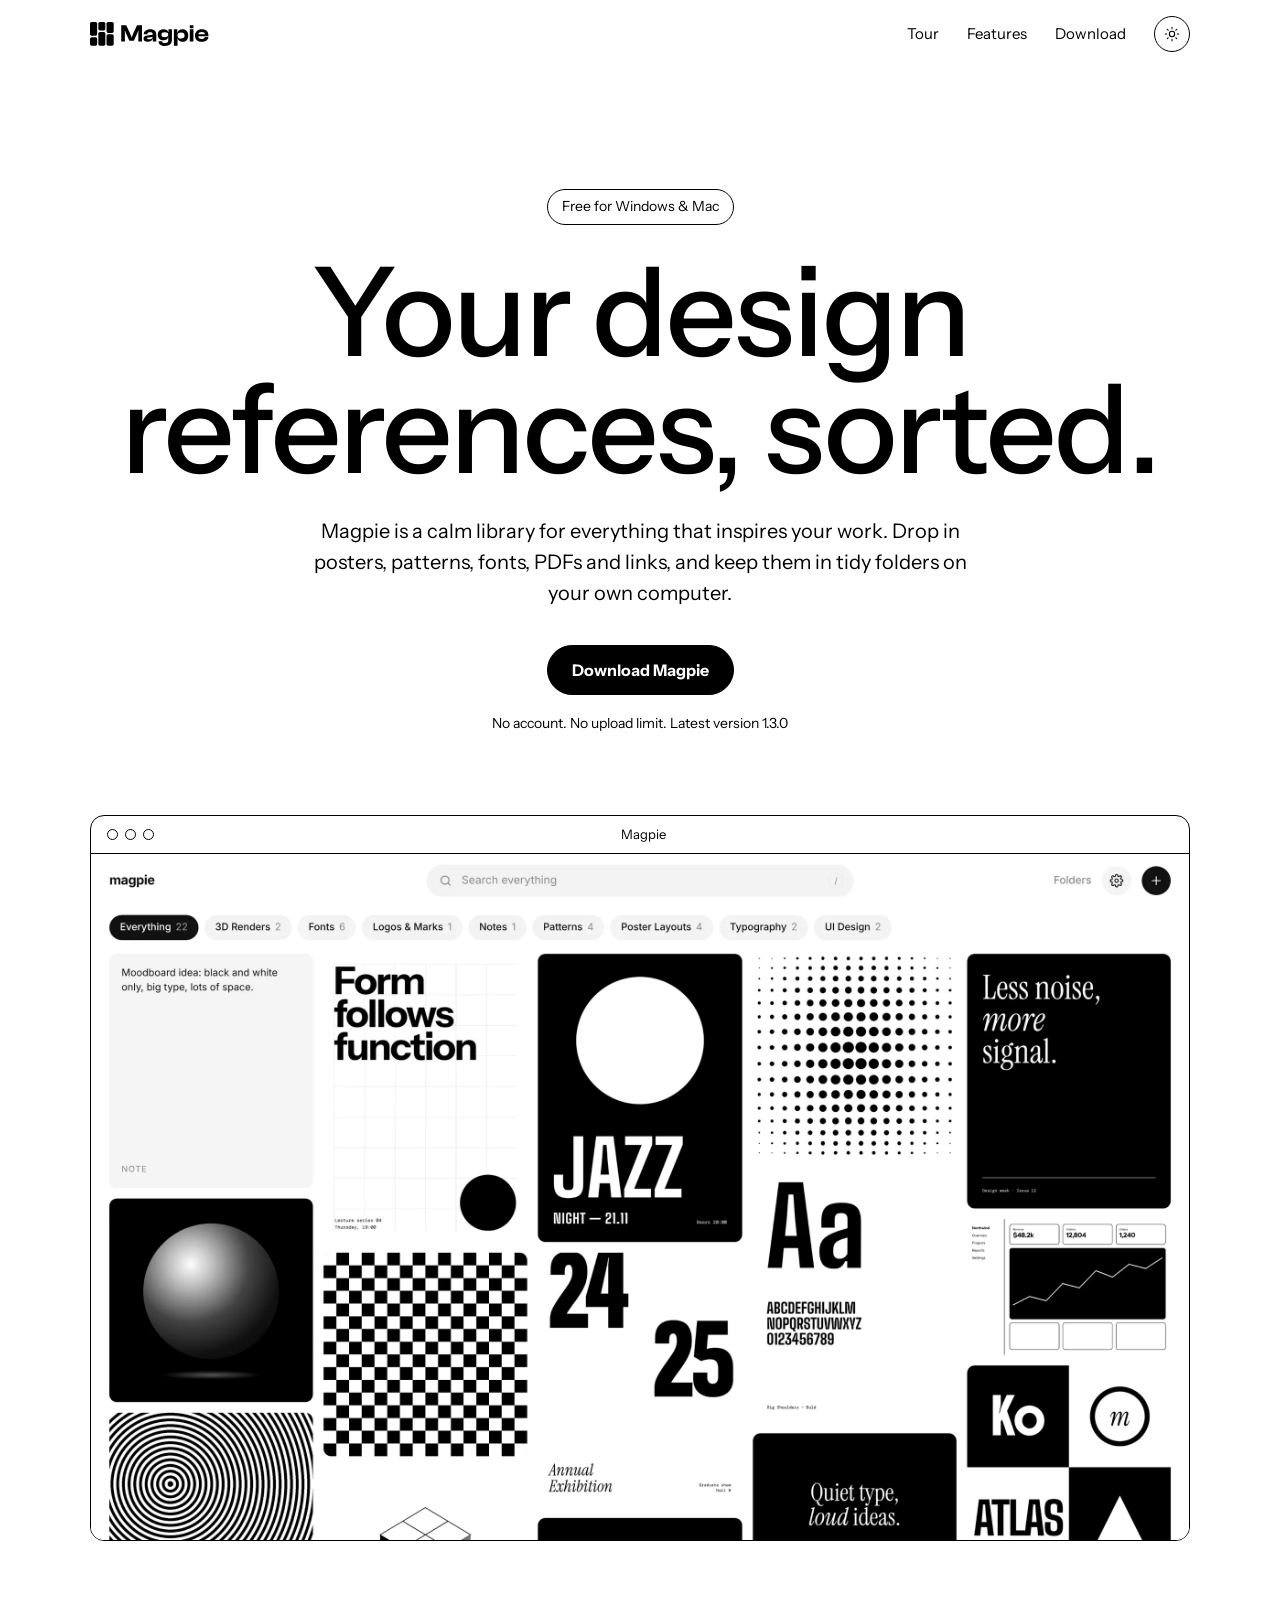
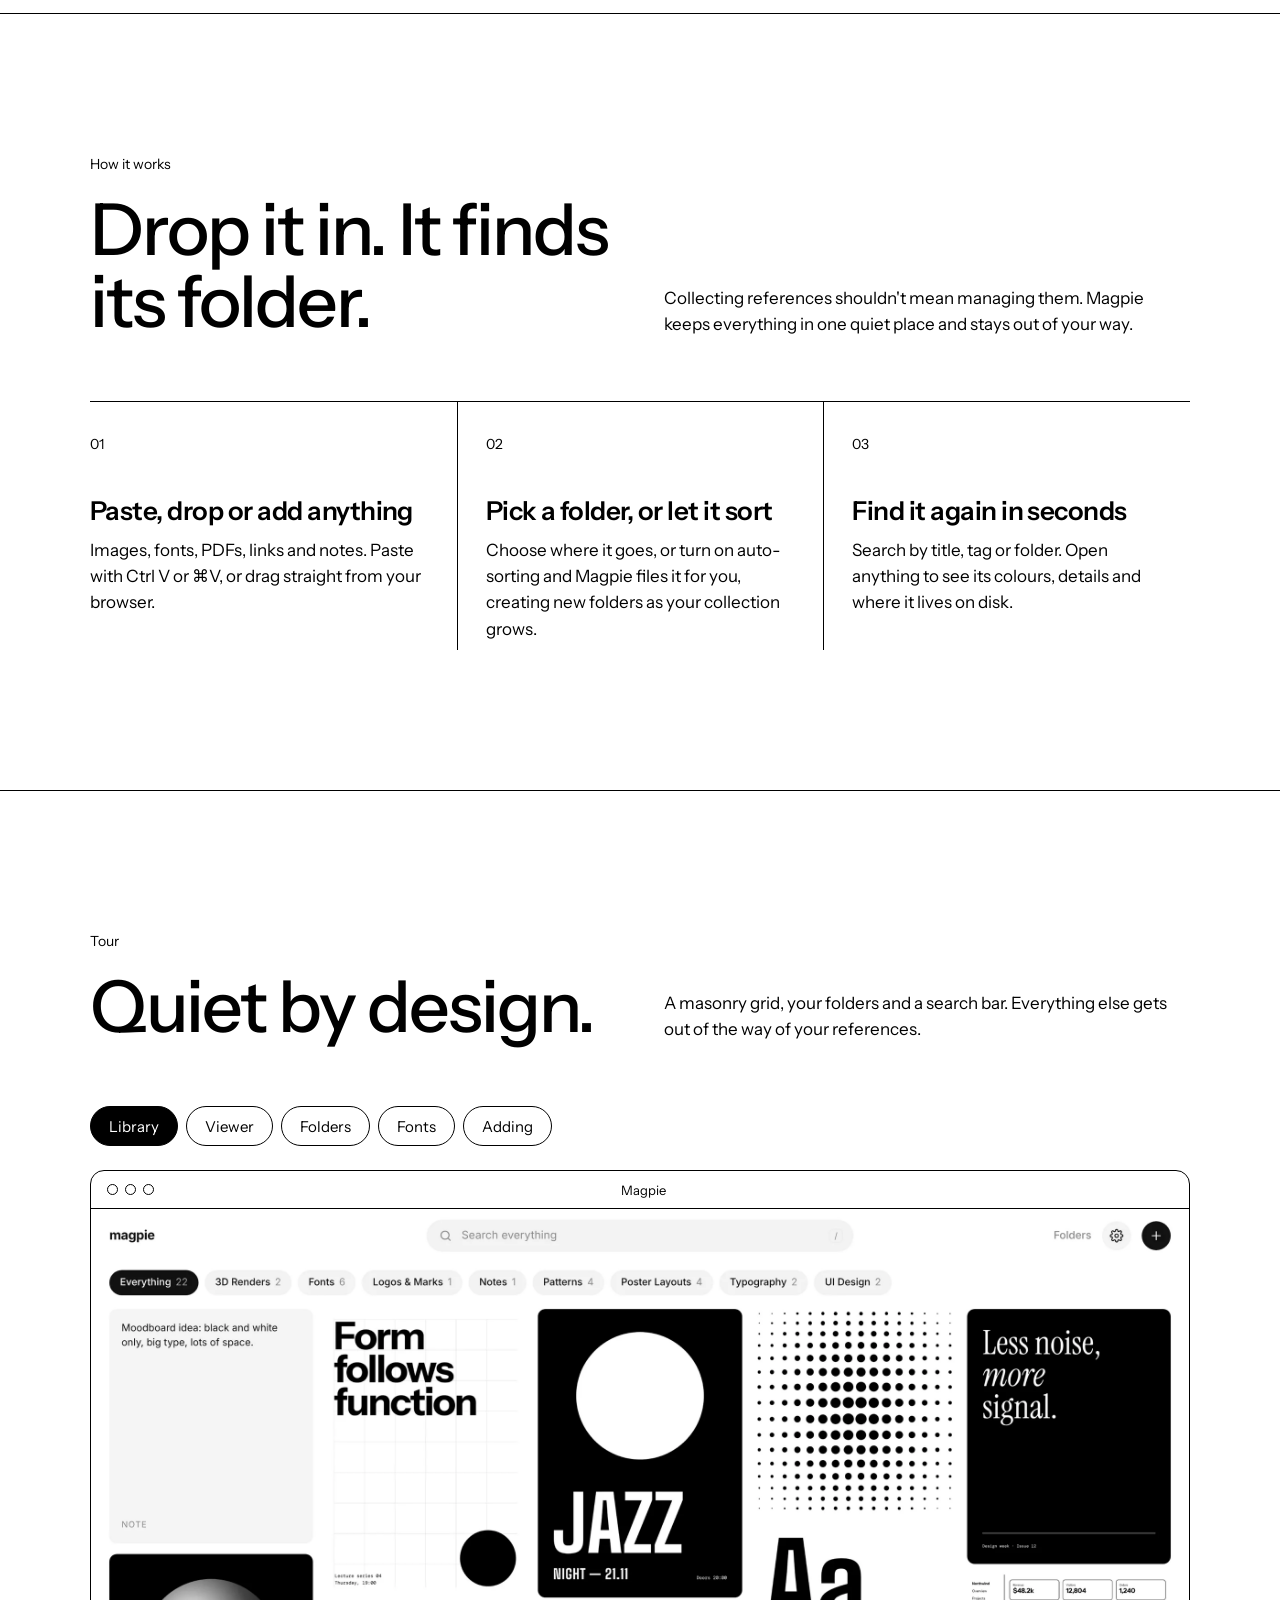
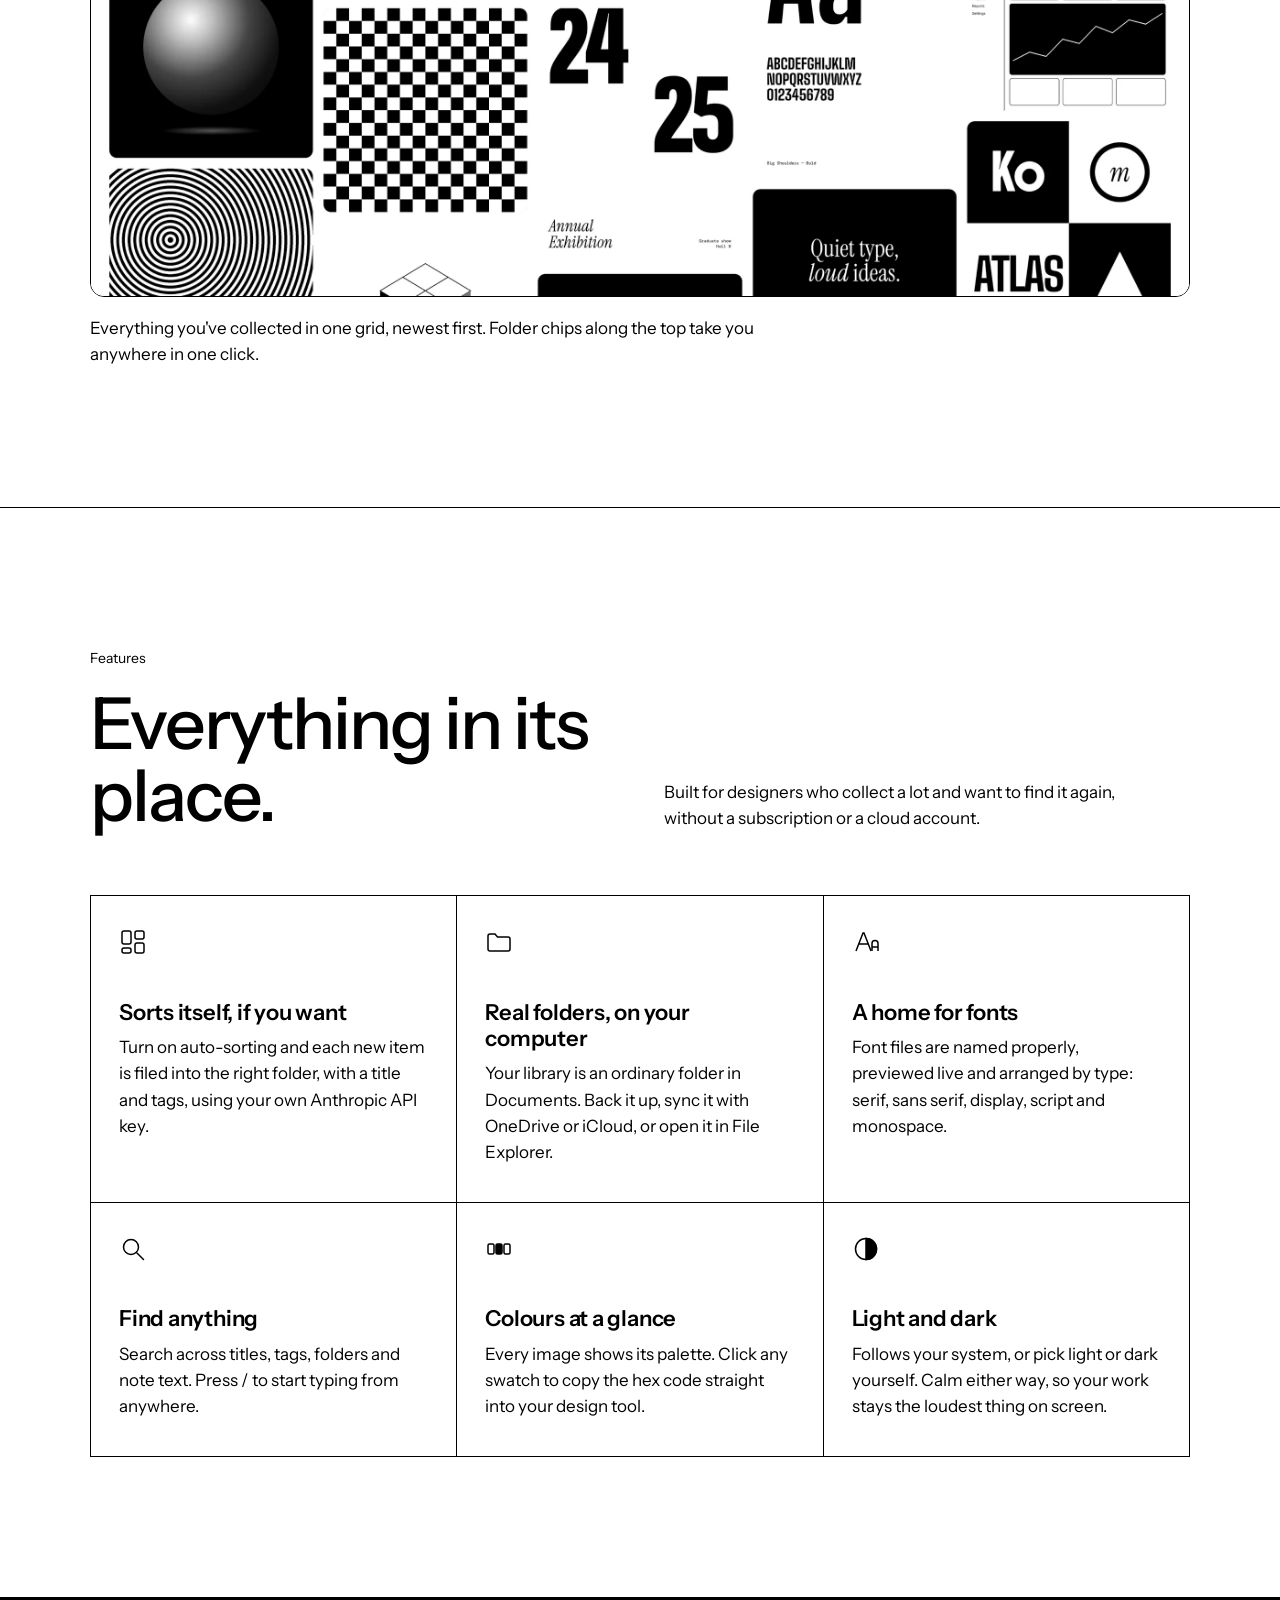
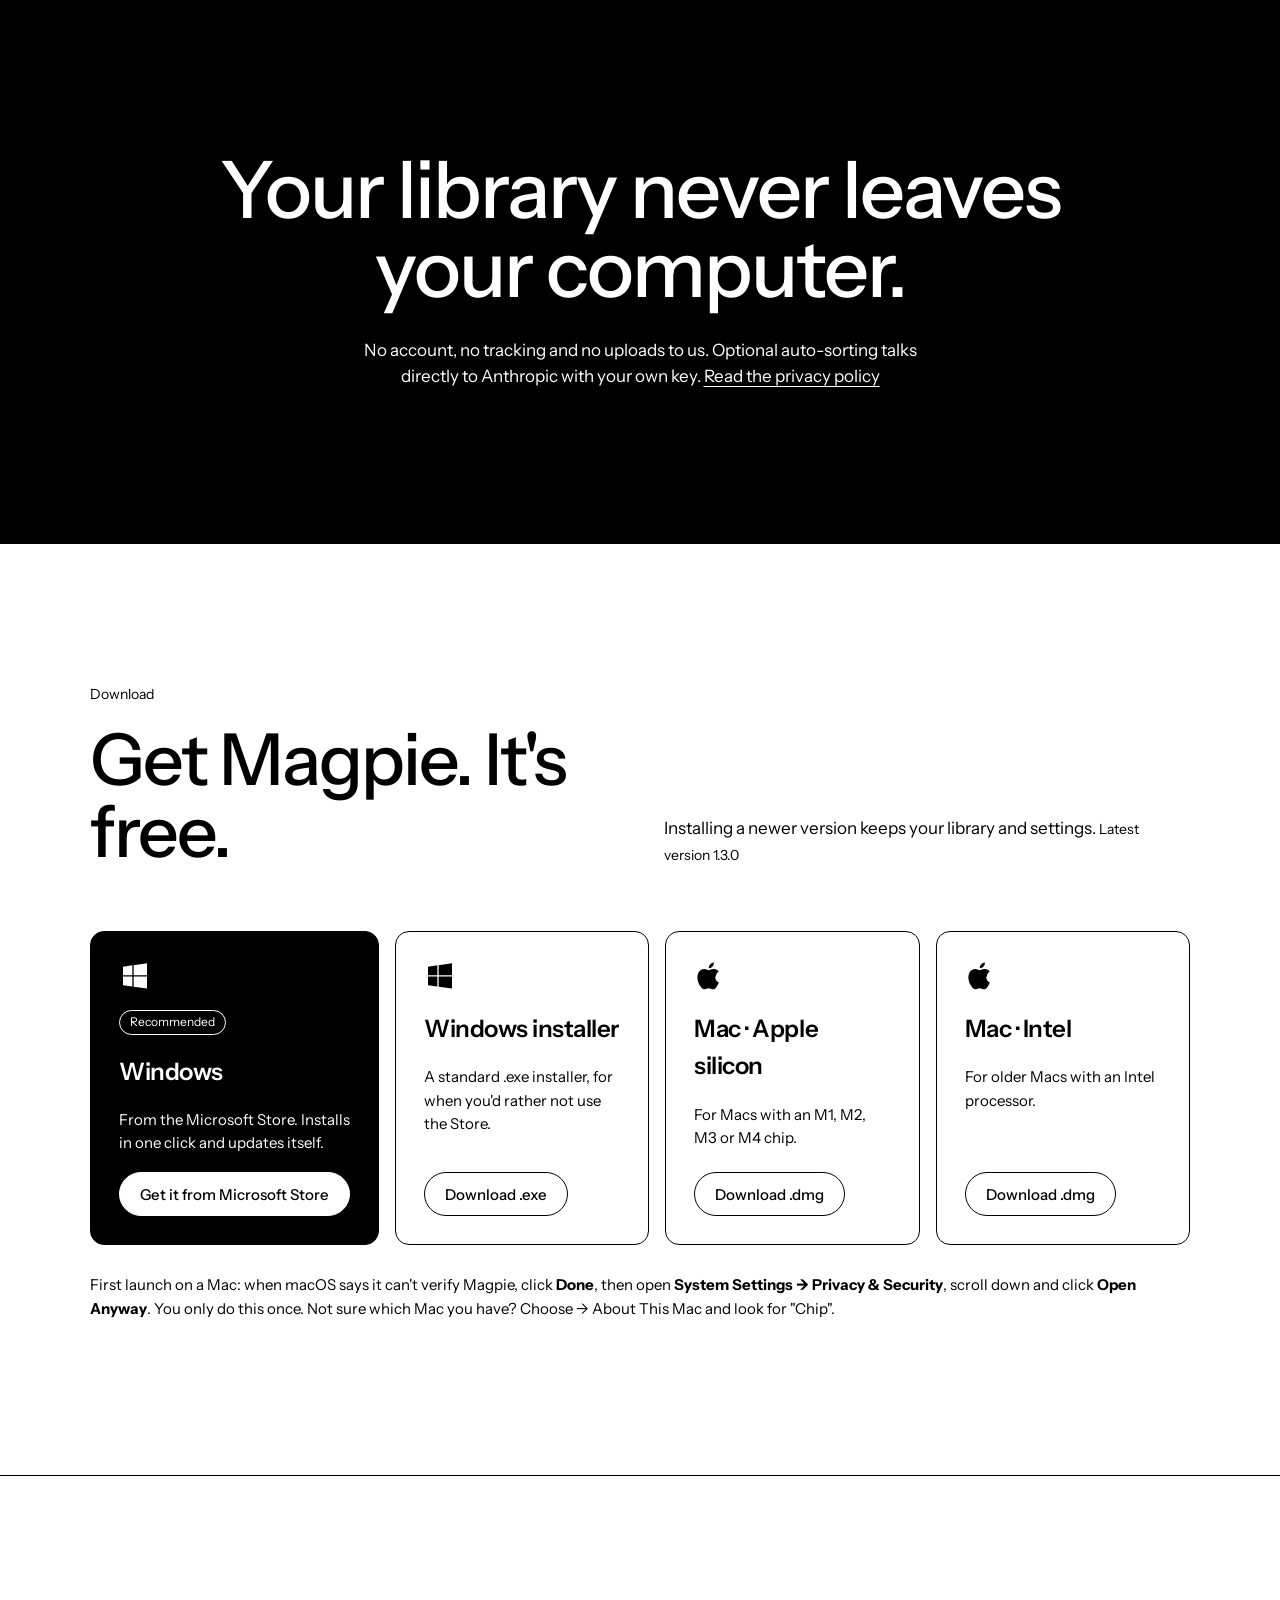
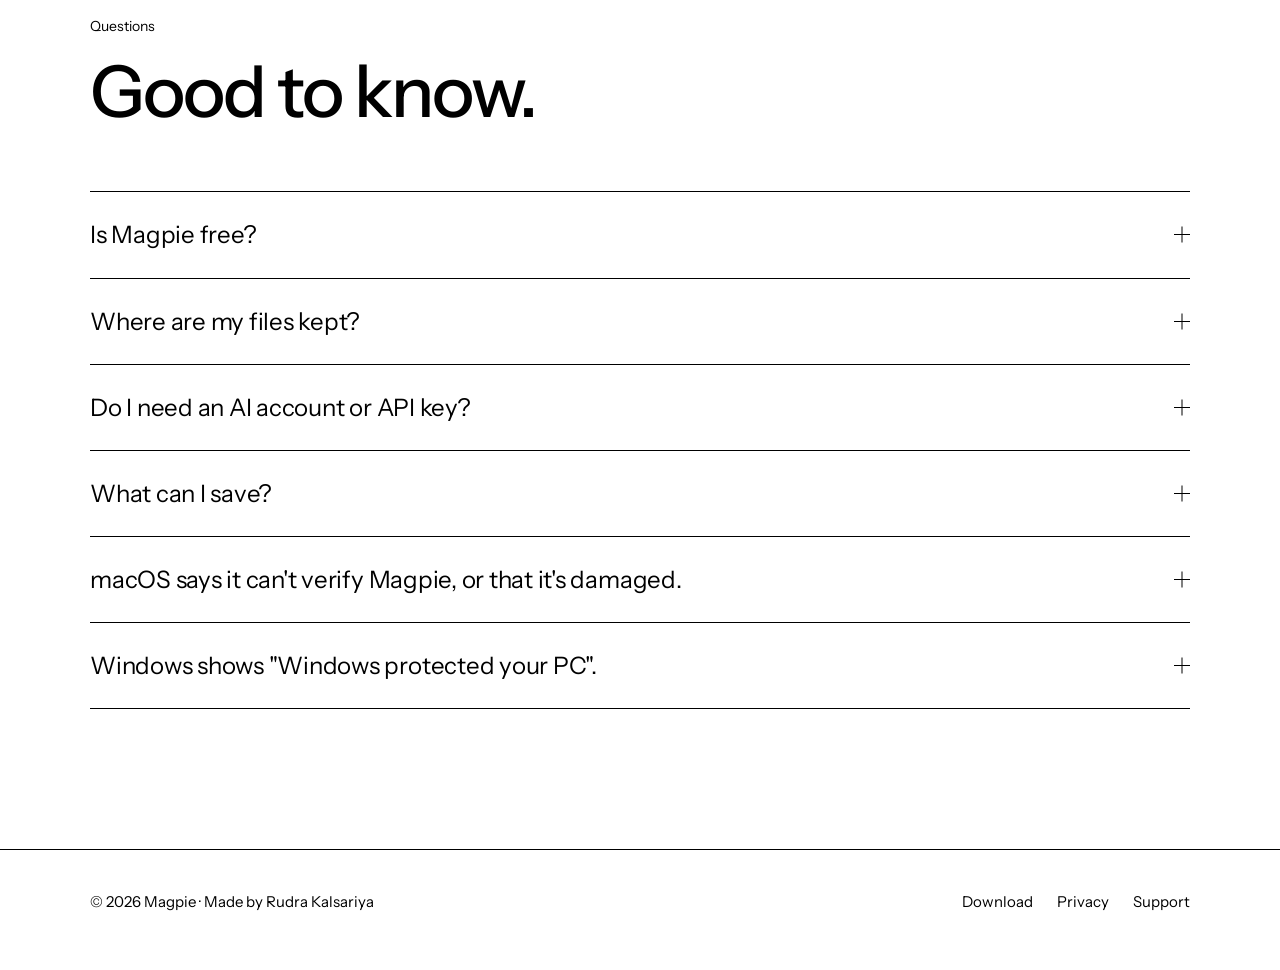
==== commit 401ab722: "Link the download buttons straight to Magpie 1.3.0 The buttons and version text now point at the 1.3" ====
--- a/index.html
+++ b/index.html
@@ -67,24 +67,24 @@
           </p>
 
           <div class="cta reveal" data-platform="windows">
-            <a class="btn btn-solid" data-download="store" href="#download">
+            <a class="btn btn-solid" data-download="store" href="https://apps.microsoft.com/search?query=Magpie%20Library">
               <svg viewBox="0 0 24 24" fill="currentColor" aria-hidden="true"><path d="M3 5.1 10 4v7.4H3zM11 3.9 21 2.5v8.9H11zM3 12.4h7v7.5L3 18.9zM11 12.4h10v9L11 20z" /></svg>
               Get it from Microsoft Store
             </a>
             <a class="btn btn-line" href="#download">Other downloads</a>
           </div>
           <div class="cta reveal" data-platform="mac" hidden>
-            <a class="btn btn-solid" data-download="macArm" href="#download">
+            <a class="btn btn-solid" data-download="macArm" href="https://github.com/RudraKalsariya/-Storing-Design-Library/releases/download/v1.3.0/Magpie-1.3.0-mac-arm64.dmg">
               <svg viewBox="0 0 24 24" fill="currentColor" aria-hidden="true"><path d="M16.4 12.6c0-2.6 2.1-3.8 2.2-3.9-1.2-1.8-3.1-2-3.7-2-1.6-.2-3.1.9-3.9.9-.8 0-2-.9-3.4-.9-1.7 0-3.3 1-4.2 2.6-1.8 3.1-.5 7.7 1.3 10.2.8 1.2 1.8 2.6 3.1 2.5 1.2 0 1.7-.8 3.2-.8s1.9.8 3.2.8c1.3 0 2.2-1.2 3-2.4.9-1.4 1.3-2.7 1.3-2.8 0 0-2.6-1-2.6-4.2zM13.9 4.9c.7-.8 1.1-1.9 1-3-1 0-2.1.6-2.8 1.4-.6.7-1.2 1.8-1 2.9 1 .1 2.1-.5 2.8-1.3z" /></svg>
               Download for Mac
               <small>Apple silicon</small>
             </a>
-            <a class="btn btn-line" data-download="macIntel" href="#download">Intel Mac</a>
+            <a class="btn btn-line" data-download="macIntel" href="https://github.com/RudraKalsariya/-Storing-Design-Library/releases/download/v1.3.0/Magpie-1.3.0-mac-x64.dmg">Intel Mac</a>
           </div>
           <div class="cta reveal" data-platform="other" hidden>
             <a class="btn btn-solid" href="#download">Download Magpie</a>
           </div>
-          <p class="fineprint reveal">No account. No upload limit. <span data-version></span></p>
+          <p class="fineprint reveal">No account. No upload limit. <span data-version>Latest version 1.3.0</span></p>
 
           <div class="frame reveal">
             <div class="frame-bar" aria-hidden="true"><span></span><span></span><span></span><b>Magpie</b></div>
@@ -249,29 +249,29 @@
               <span class="label">Download</span>
               <h2>Get Magpie. It's free.</h2>
             </div>
-            <p>Installing a newer version keeps your library and settings. <span class="version" data-version></span></p>
+            <p>Installing a newer version keeps your library and settings. <span class="version" data-version>Latest version 1.3.0</span></p>
           </div>
           <div class="downloads">
-            <a class="dl recommended reveal" data-download="store" href="#">
+            <a class="dl recommended reveal" data-download="store" href="https://apps.microsoft.com/search?query=Magpie%20Library">
               <svg class="os" viewBox="0 0 24 24" fill="currentColor" aria-hidden="true"><path d="M3 5.1 10 4v7.4H3zM11 3.9 21 2.5v8.9H11zM3 12.4h7v7.5L3 18.9zM11 12.4h10v9L11 20z" /></svg>
               <span class="tag">Recommended</span>
               <h3>Windows</h3>
               <p>From the Microsoft Store. Installs in one click and updates itself.</p>
               <span class="btn">Get it from Microsoft Store</span>
             </a>
-            <a class="dl reveal" data-download="win" href="#">
+            <a class="dl reveal" data-download="win" href="https://github.com/RudraKalsariya/-Storing-Design-Library/releases/download/v1.3.0/Magpie-1.3.0-win-x64.exe">
               <svg class="os" viewBox="0 0 24 24" fill="currentColor" aria-hidden="true"><path d="M3 5.1 10 4v7.4H3zM11 3.9 21 2.5v8.9H11zM3 12.4h7v7.5L3 18.9zM11 12.4h10v9L11 20z" /></svg>
               <h3>Windows installer</h3>
               <p>A standard .exe installer, for when you'd rather not use the Store.</p>
               <span class="btn">Download .exe</span>
             </a>
-            <a class="dl reveal" data-download="macArm" href="#">
+            <a class="dl reveal" data-download="macArm" href="https://github.com/RudraKalsariya/-Storing-Design-Library/releases/download/v1.3.0/Magpie-1.3.0-mac-arm64.dmg">
               <svg class="os" viewBox="0 0 24 24" fill="currentColor" aria-hidden="true"><path d="M16.4 12.6c0-2.6 2.1-3.8 2.2-3.9-1.2-1.8-3.1-2-3.7-2-1.6-.2-3.1.9-3.9.9-.8 0-2-.9-3.4-.9-1.7 0-3.3 1-4.2 2.6-1.8 3.1-.5 7.7 1.3 10.2.8 1.2 1.8 2.6 3.1 2.5 1.2 0 1.7-.8 3.2-.8s1.9.8 3.2.8c1.3 0 2.2-1.2 3-2.4.9-1.4 1.3-2.7 1.3-2.8 0 0-2.6-1-2.6-4.2zM13.9 4.9c.7-.8 1.1-1.9 1-3-1 0-2.1.6-2.8 1.4-.6.7-1.2 1.8-1 2.9 1 .1 2.1-.5 2.8-1.3z" /></svg>
               <h3>Mac · Apple silicon</h3>
               <p>For Macs with an M1, M2, M3 or M4 chip.</p>
               <span class="btn">Download .dmg</span>
             </a>
-            <a class="dl reveal" data-download="macIntel" href="#">
+            <a class="dl reveal" data-download="macIntel" href="https://github.com/RudraKalsariya/-Storing-Design-Library/releases/download/v1.3.0/Magpie-1.3.0-mac-x64.dmg">
               <svg class="os" viewBox="0 0 24 24" fill="currentColor" aria-hidden="true"><path d="M16.4 12.6c0-2.6 2.1-3.8 2.2-3.9-1.2-1.8-3.1-2-3.7-2-1.6-.2-3.1.9-3.9.9-.8 0-2-.9-3.4-.9-1.7 0-3.3 1-4.2 2.6-1.8 3.1-.5 7.7 1.3 10.2.8 1.2 1.8 2.6 3.1 2.5 1.2 0 1.7-.8 3.2-.8s1.9.8 3.2.8c1.3 0 2.2-1.2 3-2.4.9-1.4 1.3-2.7 1.3-2.8 0 0-2.6-1-2.6-4.2zM13.9 4.9c.7-.8 1.1-1.9 1-3-1 0-2.1.6-2.8 1.4-.6.7-1.2 1.8-1 2.9 1 .1 2.1-.5 2.8-1.3z" /></svg>
               <h3>Mac · Intel</h3>
               <p>For older Macs with an Intel processor.</p>
